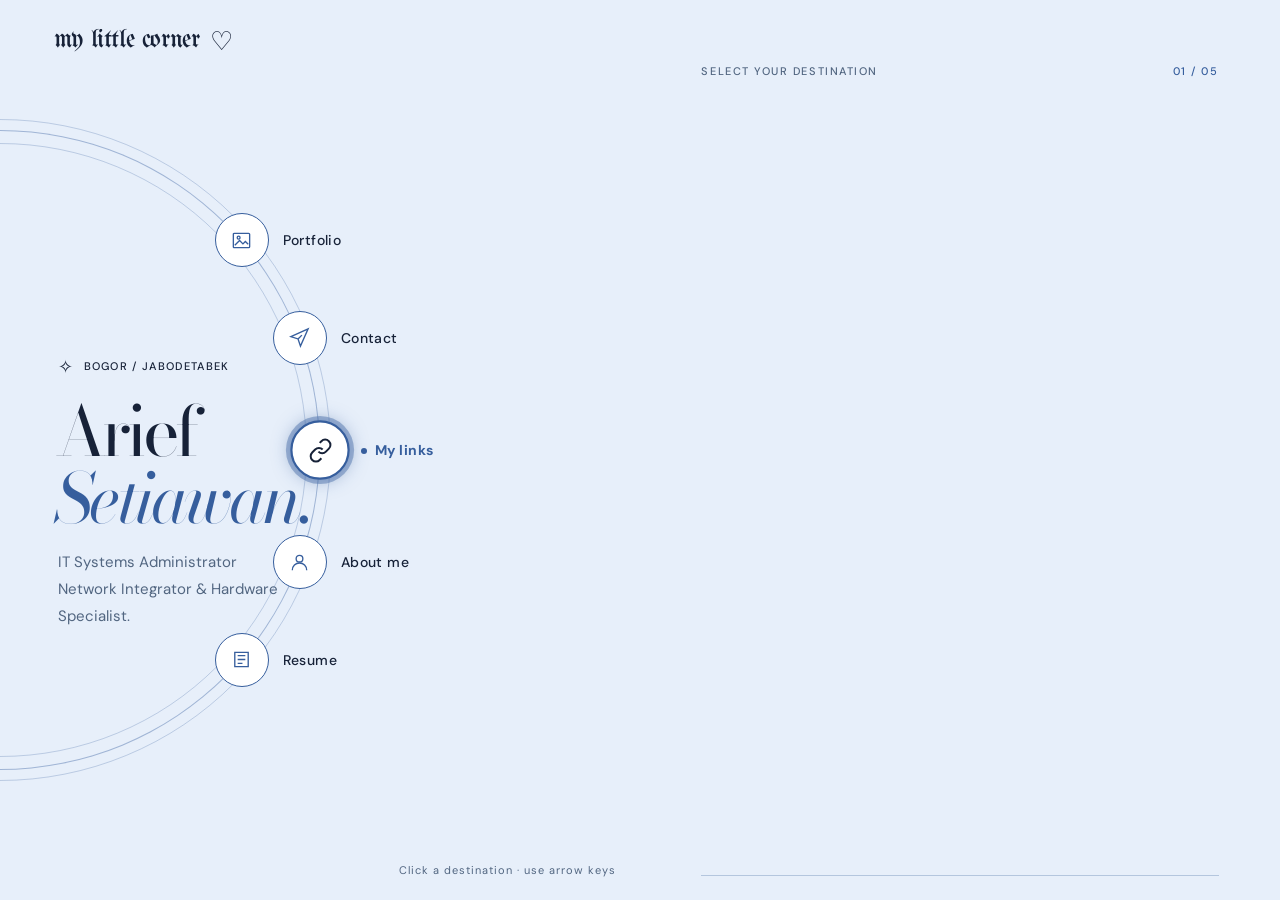
==== index.html @ 3694ef4f "Initial commit: personal profile and portfolio website" ====
<!doctype html>
<html lang="en">
<head>
<meta charset="utf-8">
<meta name="viewport" content="width=device-width, initial-scale=1">
<meta name="theme-color" content="#e7effa">
<meta name="description" content="Arief Setiawan's IT systems, network integration, hardware engineering, and technical project portfolio.">
<title>Arief Setiawan — IT Systems &amp; Technical Portfolio</title>
<link rel="icon" type="image/svg+xml" href="data:image/svg+xml,%3Csvg xmlns='http://www.w3.org/2000/svg' viewBox='0 0 64 64'%3E%3Crect width='64' height='64' rx='16' fill='%23e7effa'/%3E%3Cpath d='M32 48S11 36 11 23a11 11 0 0 1 21-4 11 11 0 0 1 21 4c0 13-21 25-21 25Z' fill='%23172238'/%3E%3C/svg%3E">
<link rel="stylesheet" href="assets/css/style.css?v=ice-blue">
</head>
<body>
<a class="skip-link" href="#main">Skip to content</a>
<div class="page-shell" id="top">
<header class="site-header">
<a class="wordmark" href="#top" aria-label="My little corner, back to top">my little corner<span aria-hidden="true">♡</span></a>
<span class="site-header-note">PERSONAL PROFILE &amp; PORTFOLIO</span>
<nav aria-label="Main navigation"><a href="#links">My links</a><a href="#profil">About me</a><a href="#riwayat">Resume</a><a href="#portofolio">Portfolio</a><a href="#contact">Contact</a></nav>
</header>
<main id="main" class="split-layout">
<aside class="wheel-side" aria-label="Portfolio identity and navigation">
<section class="hero" id="hero" aria-labelledby="hero-title">
<div class="hero-copy">
<p class="eyebrow"><span aria-hidden="true">✧</span> BOGOR / JABODETABEK</p>
<h1 id="hero-title">Arief<br><em>Setiawan.</em></h1>
<p class="hero-description">IT Systems Administrator<br>Network Integrator &amp; Hardware Specialist.</p>
<div class="hero-actions"><a class="primary-link" href="#portofolio">View portfolio <span aria-hidden="true">↗</span></a><a class="text-link" href="#riwayat">View resume <span aria-hidden="true">↓</span></a></div>
</div>
<figure class="hero-art"><div class="art-frame"><img src="assets/images/ribbon-blue.png" width="1122" height="1402" alt="A black satin bow with a silver heart charm against an ice blue background" fetchpriority="high"></div><figcaption>the person behind the work.</figcaption></figure>
</section>
<section class="quick-links-section" id="wheel-nav" aria-label="Portfolio destinations">
<div class="wheel-layout">
<div class="wheel-column">
<nav class="destination-wheel" id="destination-wheel" aria-label="Choose a section of this portfolio">
<div class="wheel-orbit" aria-hidden="true"></div>
<a class="wheel-stop" href="#links" data-index="0" data-view="links" data-number="01 / 05" aria-label="My links" aria-controls="content-pane" aria-current="location"><span class="wheel-icon" aria-hidden="true"><svg viewBox="0 0 24 24" fill="none" stroke="currentColor" stroke-width="1.4"><path d="M10 13a5 5 0 0 0 7.1 0l2.8-2.8a5 5 0 0 0-7.1-7.1l-1.6 1.6M14 11a5 5 0 0 0-7.1 0l-2.8 2.8a5 5 0 0 0 7.1 7.1l1.6-1.6"/></svg></span><span class="wheel-label">My links</span></a>
<a class="wheel-stop" href="#profil" data-index="1" data-view="profil" data-number="02 / 05" aria-label="About me" aria-controls="content-pane"><span class="wheel-icon" aria-hidden="true"><svg viewBox="0 0 24 24" fill="none" stroke="currentColor" stroke-width="1.4"><circle cx="12" cy="8" r="3.5"/><path d="M4.5 20a7.5 7.5 0 0 1 15 0"/></svg></span><span class="wheel-label">About me</span></a>
<a class="wheel-stop" href="#riwayat" data-index="2" data-view="riwayat" data-number="03 / 05" aria-label="Resume" aria-controls="content-pane"><span class="wheel-icon" aria-hidden="true"><svg viewBox="0 0 24 24" fill="none" stroke="currentColor" stroke-width="1.4"><path d="M5 4.5h14v15H5zM8 8h8M8 12h8M8 16h5"/></svg></span><span class="wheel-label">Resume</span></a>
<a class="wheel-stop" href="#portofolio" data-index="3" data-view="portofolio" data-number="04 / 05" aria-label="Portfolio" aria-controls="content-pane"><span class="wheel-icon" aria-hidden="true"><svg viewBox="0 0 24 24" fill="none" stroke="currentColor" stroke-width="1.4"><rect x="3.5" y="4.5" width="17" height="15" rx="1"/><circle cx="9" cy="9" r="1.5"/><path d="m5 17 5-5 3.5 3.5 2.5-2.5 3 3"/></svg></span><span class="wheel-label">Portfolio</span></a>
<a class="wheel-stop" href="#contact" data-index="4" data-view="contact" data-number="05 / 05" aria-label="Contact" aria-controls="content-pane"><span class="wheel-icon" aria-hidden="true"><svg viewBox="0 0 24 24" fill="none" stroke="currentColor" stroke-width="1.4"><path d="m3 11 18-8-8 18-2.5-7.5L3 11Z"/><path d="m10.5 13.5 4-4"/></svg></span><span class="wheel-label">Contact</span></a>
</nav>
<p class="wheel-hint" id="wheel-hint">Click a destination · use arrow keys</p>
</div>
</div>
</section>
</aside>
<div class="content-pane" id="content-pane" tabindex="0" aria-label="Selected portfolio section">
<p class="visually-hidden" id="view-status" aria-live="polite"></p>
<div class="content-topline"><span>SELECT YOUR DESTINATION</span><span id="destination-count">01 / 05</span></div>
<section class="links-view" id="links" data-wheel-view="links" aria-labelledby="links-title">
<p class="section-number">01 / MY LINKS</p>
<h2 id="links-title">Choose your <em>path.</em></h2>
<p class="links-intro">A few doors into my corner of the web.</p>
<article class="featured-link-card">
<div class="featured-link-art"><img src="assets/images/ribbon-blue.png" width="1122" height="1402" alt="Black satin bow artwork in the ice-blue palette"></div>
<div class="featured-link-copy"><p class="featured-link-label">IT SYSTEMS &amp; INFRASTRUCTURE</p><h3>Arief Setiawan.</h3><p>Systems administration, network integration, and hardware engineering.</p><a class="featured-link-action" href="#portofolio">See selected work <span aria-hidden="true">↗</span></a></div>
</article>
<div class="link-collection-grid">
<section class="link-collection"><h3>Professional</h3><a class="hub-link" href="https://linkedin.com/in/ariefsetiawan" target="_blank" rel="noopener noreferrer"><span><strong>LinkedIn</strong><small>Professional profile</small></span><span aria-hidden="true">↗</span></a><a class="hub-link" href="https://github.com/Theiamilis" target="_blank" rel="noopener noreferrer"><span><strong>GitHub</strong><small>Code &amp; technical projects</small></span><span aria-hidden="true">↗</span></a></section>
<section class="link-collection"><h3>Projects</h3><a class="hub-link" href="https://situmandi.theiamilis.my.id" target="_blank" rel="noopener noreferrer"><span><strong>Field Operations Portal</strong><small>Survey records &amp; operations archive</small></span><span aria-hidden="true">↗</span></a><a class="hub-link" href="#portofolio"><span><strong>Selected work</strong><small>Systems, networks &amp; hardware</small></span><span aria-hidden="true">↗</span></a></section>
</div>
<p class="links-note">Bogor / Jabodetabek · IT systems, network integration &amp; hardware support.</p>
</section>
<section class="about-view" id="profil" data-wheel-view="profil" aria-labelledby="profile-title">
<section class="profile-overview" aria-labelledby="profile-title">
<div class="section-marker"><span>02 / ABOUT ME</span><span aria-hidden="true">✧</span></div>
<div class="profile-details"><h2 id="profile-title">About <em>me.</em></h2>
<p class="empty-copy">IT systems administrator and infrastructure specialist with a bachelor's degree in Informatics. Experienced in Linux servers, network integration, hardware diagnostics, and operational documentation, with a focus on reliable systems and practical support.</p>
<dl class="profile-facts"><div><dt>Name</dt><dd>Arief Setiawan, S.Kom.</dd></div><div><dt>Field / focus</dt><dd>Systems administration, network integration &amp; hardware engineering</dd></div></dl>
<div class="cv-row"><div><p class="cv-label">The short version, on paper.</p><p class="availability-note" id="cv-status">Resume with experience, education &amp; technical skills.</p></div><a class="download-cv" href="assets/cv/arief-setiawan-cv.html" download aria-describedby="cv-status">Download CV <svg viewBox="0 0 24 24" fill="none" stroke="currentColor" stroke-width="1.5" aria-hidden="true"><path d="M12 3v12m-4-4 4 4 4-4M5 16v4h14v-4"/></svg></a></div>
</div>
</section>
<section class="skills-section" id="skills" aria-labelledby="skills-title">
<div class="section-heading"><div><p class="section-number">SKILLS &amp; TOOLS</p><h2 id="skills-title">What I bring <em>to the table.</em></h2></div><span class="section-ornament" aria-hidden="true">♡</span></div>
<div class="skill-grid">
<article class="skill-card"><span class="category-index" aria-hidden="true">01</span><h3>Systems &amp; infrastructure</h3><p>Linux (Debian / Ubuntu), Windows Server, Docker, reverse proxies, self-hosted services, backup automation &amp; SSH.</p></article>
<article class="skill-card"><span class="category-index" aria-hidden="true">02</span><h3>Networking &amp; security</h3><p>TCP/IP, subnetting, VLAN, OpenWrt, routing, firewall rules, DNS, Tailscale VPN &amp; Cloudflare Zero Trust.</p></article>
<article class="skill-card"><span class="category-index" aria-hidden="true">03</span><h3>Hardware &amp; support</h3><p>PC assembly, laptop upgrades, RAM / SSD, thermal maintenance, diagnostics, stress testing &amp; OS deployment.</p></article>
<article class="skill-card"><span class="category-index" aria-hidden="true">04</span><h3>Telecom &amp; operations</h3><p>PABX, IP camera / NVR, rack wiring, remote support &amp; Excel project schedules, progress tracking and inventory.</p></article>
</div>
</section>
<section class="achievements-section" id="achievements" aria-labelledby="achievements-title">
<div class="section-heading"><div><p class="section-number">SELECTED MILESTONES</p><h2 id="achievements-title">A few <em>project outcomes.</em></h2></div><p class="section-caption">Systems delivered in the field</p></div>
<div class="milestone-grid"><article class="milestone-card"><strong>20+</strong><p>IP cameras integrated with NVR systems</p></article><article class="milestone-card"><strong>52 days</strong><p>Multi-zone surveillance &amp; telecom installation</p></article><article class="milestone-card"><strong>No issues</strong><p>Hardware compatibility problems after installation</p></article></div>
</section>
</section>
<section class="history-section" id="riwayat" data-wheel-view="riwayat" aria-labelledby="history-title">
<div class="section-heading"><div><p class="section-number">03 / RESUME</p><h2 id="history-title">One step at <em>a time.</em></h2></div><p class="section-caption">Education &amp; experience</p></div>
<div class="history-grid">
<section class="history-column" aria-labelledby="education-title"><h3 id="education-title"><svg viewBox="0 0 24 24" fill="none" stroke="currentColor" stroke-width="1.4" aria-hidden="true"><path d="m3 9 9-5 9 5-9 5-9-5Z"/><path d="M7 12v5c3 2 7 2 10 0v-5M21 9v7"/></svg>Education</h3>
<article class="history-entry"><div class="history-entry-heading"><h4>Bachelor's Degree in Informatics</h4><span>2018–2022</span></div><p>Universitas Nusa Mandiri</p><p class="history-meta">Jakarta / Depok, Indonesia</p></article>
</section>
<section class="history-column" aria-labelledby="experience-title"><h3 id="experience-title"><svg viewBox="0 0 24 24" fill="none" stroke="currentColor" stroke-width="1.4" aria-hidden="true"><rect x="3" y="7" width="18" height="13" rx="2"/><path d="M8 7V4h8v3M3 12c6 3 12 3 18 0M10 13v3h4v-3"/></svg>Experience</h3>
<article class="history-entry"><div class="history-entry-heading"><h4>Site Operations Administrator &amp; Pre-Construction Document Controller</h4><span>May 2025–Present</span></div><p class="history-meta">Energy Infrastructure Development &amp; Site Survey · North Sumatra / Hybrid</p><p>Manage field-survey and site-preparation timelines using Excel Gantt charts and S-curves. Develop and maintain a self-hosted portal for survey-photo archives and reporting, and track operating costs, pre-construction records and field logistics.</p></article>
<article class="history-entry"><div class="history-entry-heading"><h4>IT Infrastructure &amp; Network Integration Specialist</h4><span>Feb 2026–Apr 2026</span></div><p class="history-meta">Commercial &amp; Residential Systems Integration · South Jakarta</p><p>Integrated IP surveillance and NVR systems with Panasonic PABX communications. Configured router access, IP allocation, bandwidth and structured wired / wireless connectivity.</p></article>
<article class="history-entry"><div class="history-entry-heading"><h4>IT Systems &amp; Network Administrator</h4><span>Jan 2024–May 2025</span></div><p class="history-meta">Independent IT Infrastructure &amp; Managed Services · Bogor, West Java</p><p>Operated Debian / Ubuntu servers with Docker, reverse proxies and automated backups. Managed private remote access, OpenWrt routing, LAN / VLAN, firewall rules and remote end-user support.</p></article>
<article class="history-entry"><div class="history-entry-heading"><h4>PC &amp; Laptop Hardware Specialist / Technical Support</h4><span>Dec 2022–Present</span></div><p class="history-meta">Independent Hardware Consultation &amp; Custom Rig Services · Bogor / Remote</p><p>Provide custom PC assembly, laptop upgrades and component advice. Diagnose hardware and software issues, service cooling systems, deploy Windows / Linux dual-boot setups, and handle data backup, recovery and malware removal.</p></article>
</section>
</div>
</section>
<section class="portfolio-section" id="portofolio" data-wheel-view="portofolio" aria-labelledby="portfolio-title">
<div class="section-heading"><div><p class="section-number">04 / PORTFOLIO</p><h2 id="portfolio-title">Selected <em>work.</em></h2></div><span class="work-count">4 technical projects</span></div>
<article class="project-card" aria-labelledby="project-portal-title">
<div class="project-cover project-cover--portal"><svg viewBox="0 0 64 64" fill="none" stroke="currentColor" stroke-width="1.5" aria-hidden="true"><rect x="10" y="9" width="44" height="46" rx="2"/><path d="M18 19h28M18 27h28M18 35h18M18 43h28"/><circle cx="44" cy="35" r="2"/></svg><span class="cover-caption">FIELD SYSTEMS</span></div>
<div class="project-intro"><p class="project-category">OPERATIONS PORTAL <span>LIVE</span></p><h3 id="project-portal-title">Field Operations <em>Portal.</em></h3><p>A centralized portal for field survey photos, daily logs, work schedules and reporting shared with planning teams.</p><p class="project-detail">Built a responsive, date-and-location photo archive with schedule alerts. Track project timelines and progress variance with Excel Gantt charts and S-curves. Deployed on Linux with reverse proxy, SSL/TLS and centralized Cloudflare DNS.</p><ul class="project-tags" aria-label="Project technologies"><li>Linux</li><li>JavaScript / Python</li><li>Gantt / S-curve</li><li>Cloudflare DNS</li><li>SSL / TLS</li></ul><a class="project-link" href="https://situmandi.theiamilis.my.id" target="_blank" rel="noopener noreferrer">Visit the portal <span aria-hidden="true">↗</span></a></div>
</article>
<article class="project-card" aria-labelledby="project-lili-title">
<div class="project-cover project-cover--automation"><svg viewBox="0 0 64 64" fill="none" stroke="currentColor" stroke-width="1.5" aria-hidden="true"><path d="M12 31 32 13l20 18v21H12V31Z"/><path d="M25 52V37h14v15M21 29h.01M43 29h.01M32 8v5M8 21l7 5M56 21l-7 5"/><circle cx="32" cy="29" r="2"/></svg><span class="cover-caption">AUTOMATION</span></div>
<div class="project-intro"><p class="project-category">SMART HOME &amp; MESSAGING <span>LINUX</span></p><h3 id="project-lili-title">Lili: Automation <em>Hub.</em></h3><p>A low-power, always-on Linux system connecting messaging workflows and local smart-home controls.</p><p class="project-detail">Configured a WhatsApp webhook gateway, MQTT-controlled lighting, a browser status dashboard and private remote access through Tailscale.</p><ul class="project-tags" aria-label="Project technologies"><li>Python</li><li>Docker</li><li>Tailscale</li><li>MQTT</li><li>Webhooks</li></ul><a class="project-link" href="https://github.com/Theiamilis" target="_blank" rel="noopener noreferrer">GitHub profile <span aria-hidden="true">↗</span></a></div>
</article>
<article class="project-card" aria-labelledby="project-integration-title">
<div class="project-cover project-cover--integration"><svg viewBox="0 0 64 64" fill="none" stroke="currentColor" stroke-width="1.5" aria-hidden="true"><rect x="8" y="12" width="34" height="26" rx="2"/><path d="m13 32 10-10 7 7 5-5 5 5M20 48h29M25 38v10M45 20h10v28H45"/><circle cx="50" cy="25" r="1"/><circle cx="50" cy="31" r="1"/><circle cx="50" cy="37" r="1"/></svg><span class="cover-caption">NETWORK INTEGRATION</span></div>
<div class="project-intro"><p class="project-category">SURVEILLANCE &amp; TELECOM <span>52 DAYS</span></p><h3 id="project-integration-title">Enterprise Systems <em>Integration.</em></h3><p>Integrated centralized surveillance and corporate communications across a multi-zone commercial and residential site.</p><p class="project-detail">Installed and configured 20+ IP cameras with NVR, Panasonic PABX extensions, structured cabling, switches and managed Wi-Fi. Completed with no post-install compatibility issues.</p><ul class="project-tags" aria-label="Project technologies"><li>IP CCTV / NVR</li><li>Panasonic PABX</li><li>PoE</li><li>Cat6</li><li>Network routing</li></ul></div>
</article>
<article class="project-card" aria-labelledby="project-hardware-title">
<div class="project-cover project-cover--hardware"><svg viewBox="0 0 64 64" fill="none" stroke="currentColor" stroke-width="1.5" aria-hidden="true"><rect x="8" y="12" width="48" height="31" rx="2"/><path d="M4 51h56M17 51l3-8m27 8-3-8M22 20h20v15H22zM26 25h12M26 30h7"/><circle cx="48" cy="20" r="2"/></svg><span class="cover-caption">HARDWARE ENGINEERING</span></div>
<div class="project-intro"><p class="project-category">WORKSTATIONS &amp; DIAGNOSTICS <span>HARDWARE</span></p><h3 id="project-hardware-title">Workstation Builds &amp; <em>PC Support.</em></h3><p>High-end workstation assembly, PC and laptop upgrades, and diagnostic support focused on stable, cool-running systems.</p><p class="project-detail">Built an Intel Core i9 / NVIDIA RTX 4090 workstation with ATX 3.0 power, 12VHPWR cabling and 360 mm AIO cooling. Also handled thermal service, RAM / NVMe upgrades, stability tests and Windows / Linux dual-boot setups.</p><ul class="project-tags" aria-label="Project technologies"><li>PC Assembly</li><li>12VHPWR</li><li>AIO Cooling</li><li>NVMe</li><li>Stress Testing</li></ul></div>
</article>
</section>
<section class="contact-section" id="contact" data-wheel-view="contact" aria-labelledby="contact-title">
<div class="contact-heading"><p class="section-number">05 / CONTACT</p><h2 id="contact-title">Let's make<br><em>something happen.</em></h2><span class="contact-heart" aria-hidden="true">♡</span></div>
<div class="contact-links"><h3>Get in touch</h3><p class="contact-note">Professional contacts for IT systems, network integration and hardware support.</p><dl class="contact-list"><div><dt>Email</dt><dd><a href="mailto:ariefs1412@gmail.com">ariefs1412@gmail.com</a></dd></div><div><dt>LinkedIn</dt><dd><a href="https://linkedin.com/in/ariefsetiawan" target="_blank" rel="noopener noreferrer">linkedin.com/in/ariefsetiawan <span aria-hidden="true">↗</span></a></dd></div><div><dt>GitHub</dt><dd><a href="https://github.com/Theiamilis" target="_blank" rel="noopener noreferrer">github.com/Theiamilis <span aria-hidden="true">↗</span></a></dd></div><div><dt>Location</dt><dd>Bogor / Jabodetabek, Indonesia</dd></div></dl></div>
</section>
<footer class="site-footer"><p>my little corner <span aria-hidden="true">♡</span></p><a href="#top">back to top <span aria-hidden="true">↑</span></a></footer>
</div>
</main>
</div>
<script defer src="assets/js/destination-wheel.js"></script>
</body>
</html>
---- assets/css/style.css ----
@import url('https://fonts.googleapis.com/css2?family=Bodoni+Moda:ital,wght@0,400;0,500;1,400;1,500&family=DM+Sans:wght@400;500;600&family=UnifrakturMaguntia&display=swap');
:root { color-scheme:light; --paper:#e7effa; --ink:#172238; --muted:#526681; --line:#b4c6de; --accent:#365e9d; --serif:'Bodoni Moda','Times New Roman',serif; --sans:'DM Sans',Arial,sans-serif; }
* { box-sizing:border-box; }
html { scroll-behavior:smooth; scroll-padding-top:2rem; }
body { margin:0; color:var(--ink); background:var(--paper); font-family:var(--sans); font-size:1rem; -webkit-font-smoothing:antialiased; }
::selection { background:var(--ink); color:var(--paper); }
a { color:inherit; text-decoration:none; }
a:focus-visible { outline:2px solid var(--accent); outline-offset:6px; border-radius:2px; }
.skip-link { position:fixed; z-index:10; top:1rem; left:1rem; padding:1rem; color:white; background:var(--ink); transform:translateY(-200%); }
.skip-link:focus { transform:translateY(0); }
.page-shell { max-width:1350px; margin:0 auto; padding:0 6.1%; }
.site-header { min-height:100px; display:flex; justify-content:space-between; align-items:center; gap:1.5rem; border-bottom:1px solid var(--line); }
.wordmark { display:inline-flex; align-items:center; gap:.65rem; font:400 1.65rem/1.2 'UnifrakturMaguntia',var(--serif); letter-spacing:-.015em; }
.wordmark span { font:1.6rem/1 var(--serif); }
.site-header nav { display:flex; gap:1.5rem; flex-wrap:wrap; }
.site-header nav a,.site-footer a { min-height:44px; display:inline-flex; align-items:center; gap:.5rem; font-size:.875rem; }
.site-header nav a:hover,.site-footer a:hover,.text-link:hover { color:var(--accent); }
.hero { display:grid; grid-template-columns:1fr 280px; gap:4rem; align-items:center; padding:58px 0 56px; }
.eyebrow { display:flex; align-items:center; gap:.6rem; margin:0 0 1.7rem; font-size:.75rem; font-weight:500; letter-spacing:.12em; line-height:1.6; }
.eyebrow span { font-size:1.125rem; }
h1 { margin:0 0 1.5rem -.035em; font:400 clamp(3.5rem,6.3vw,5.9rem)/1.05 var(--serif); letter-spacing:-.06em; }
h1 em,h2 em { color:var(--accent); font-weight:400; }
.hero-description { margin:0; font-size:1rem; line-height:1.8; color:var(--muted); }
.hero-actions { display:flex; flex-wrap:wrap; gap:1.5rem; align-items:center; margin-top:1.8rem; }
.primary-link,.text-link { display:inline-flex; align-items:center; justify-content:center; gap:1.3rem; min-height:48px; font-size:.875rem; font-weight:500; }
.primary-link { padding:.65rem 1.25rem; background:var(--ink); color:var(--paper); border:1px solid var(--ink); transition:background .2s; }
.primary-link:hover { background:var(--accent); border-color:var(--accent); }
.text-link { border-bottom:1px solid var(--line); }
.hero-art { width:100%; margin:0; transform:rotate(2deg); }
.art-frame { padding:9px; border:1px solid var(--line); }
.art-frame img { display:block; width:100%; height:auto; }
.hero-art figcaption { margin-top:.75rem; text-align:center; font:italic .875rem/1.4 var(--serif); color:var(--muted); }
.quick-links-section { border-top:1px solid var(--line); padding:3rem 0 3.25rem; }
.wheel-layout { display:grid; grid-template-columns:minmax(0,1fr) minmax(0,1fr); align-items:center; gap:3rem; }
.wheel-column { min-width:0; }
.destination-wheel { position:relative; width:min(100%,360px); aspect-ratio:1; margin:0 auto; }
.destination-wheel:not(.is-ready) { display:flex; flex-wrap:wrap; align-content:center; justify-content:center; gap:.6rem; width:100%; aspect-ratio:auto; }
.destination-wheel:not(.is-ready) .wheel-orbit,.destination-wheel:not(.is-ready) .wheel-core { display:none; }
.destination-wheel:not(.is-ready) .wheel-stop { position:static; width:auto; height:auto; min-height:44px; margin:0; padding:.65rem .85rem; border-radius:2px; transform:none!important; }
.destination-wheel:not(.is-ready) .wheel-stop::after { content:attr(aria-label); margin-left:.55rem; }
.wheel-orbit { position:absolute; inset:12%; border:1px solid var(--line); border-radius:50%; }
.wheel-orbit::before { content:""; position:absolute; inset:14%; border:1px dashed var(--line); border-radius:50%; }
.wheel-core { position:absolute; z-index:1; inset:34%; display:flex; flex-direction:column; align-items:center; justify-content:center; gap:.15rem; border:1px solid var(--line); border-radius:50%; background:#f1f6fd; text-align:center; }
.wheel-core span,.wheel-core strong { font:400 1rem/1.1 'UnifrakturMaguntia',var(--serif); }
.wheel-core strong { font-size:1.25rem; font-weight:400; }
.wheel-core small { margin-top:.4rem; color:var(--muted); font-size:.625rem; letter-spacing:.08em; text-transform:uppercase; }
.wheel-stop { position:absolute; z-index:2; top:50%; left:50%; display:grid; place-items:center; width:50px; height:50px; margin:-25px; padding:0; border:1px solid var(--line); border-radius:50%; color:var(--ink); background:var(--paper); font:500 .8125rem/1 var(--sans); cursor:pointer; transition:transform .58s cubic-bezier(.2,.7,.2,1),background .2s,color .2s,border-color .2s,box-shadow .2s; }
.wheel-stop:hover { color:var(--accent); border-color:var(--accent); background:#f1f6fd; }
.wheel-stop[aria-current="location"] { color:var(--paper); border-color:var(--accent); background:var(--ink); box-shadow:0 0 0 5px #365e9d18; }
.wheel-stop:focus-visible { outline:2px solid var(--accent); outline-offset:5px; }
.wheel-hint { margin:1rem 0 0; color:var(--muted); font-size:.75rem; line-height:1.6; text-align:center; }
.profile-overview { display:grid; grid-template-columns:1fr 2.2fr; gap:3rem; border-top:1px solid var(--line); padding:2.8rem 0 3.2rem; }
.section-marker { display:flex; align-items:flex-start; gap:1rem; padding-top:.45rem; font-size:.75rem; letter-spacing:.14em; }
.section-marker>span:last-child { margin-top:-.2rem; font-size:1.1rem; }
h2 { margin:0; font:400 clamp(2rem,3.4vw,3rem)/1.2 var(--serif); letter-spacing:-.045em; }
.empty-copy { margin:1rem 0 1.4rem; font-size:1rem; line-height:1.7; color:var(--muted); }
.profile-facts { display:grid; grid-template-columns:1fr 1fr; gap:1.5rem; margin:0; }
.profile-facts div { border-top:1px solid var(--line); padding-top:1rem; }
.profile-facts dt { font-size:.875rem; font-weight:500; }
.profile-facts dd { margin:.5rem 0 0; color:var(--muted); font-size:.875rem; line-height:1.6; }
.history-section,.portfolio-section { border-top:1px solid var(--line); padding:3rem 0 3.5rem; }
.section-heading { display:flex; justify-content:space-between; align-items:flex-end; gap:1rem; margin-bottom:2rem; }
.section-number { margin:0 0 .9rem; font-size:.75rem; letter-spacing:.14em; }
.section-caption { margin:0 0 .25rem; color:var(--muted); font-size:.875rem; line-height:1.6; }
.history-grid { display:grid; grid-template-columns:1fr 1fr; gap:3rem; }
.history-column { border-top:1px solid var(--line); padding-top:1.5rem; }
h3 { font-size:1rem; font-weight:500; line-height:1.5; }
.history-column h3 { display:flex; align-items:center; gap:.8rem; margin:0 0 1.5rem; }
.history-column h3 svg { width:23px; height:23px; color:var(--accent); flex:none; }
.history-empty { position:relative; margin-left:11px; border-left:1px solid var(--line); min-height:90px; padding:0 0 1.5rem 1.8rem; }
.timeline-mark { position:absolute; top:6px; left:-4px; width:7px; height:7px; background:var(--paper); border:1px solid var(--accent); transform:rotate(45deg); }
.history-empty p { margin:0; color:var(--muted); font-size:1rem; line-height:1.7; max-width:28rem; }
.work-count { display:inline-flex; align-items:center; border:1px solid var(--line); padding:.45rem .8rem; font-size:.875rem; color:var(--muted); white-space:nowrap; }
.portfolio-empty { min-height:235px; display:flex; flex-direction:column; align-items:center; justify-content:center; text-align:center; border:1px solid var(--line); padding:2.5rem 1.5rem; background:#f1f6fd; }
.portfolio-icon { width:38px; height:38px; color:var(--accent); margin-bottom:.8rem; }
.portfolio-empty h3 { margin:0 0 .5rem; }
.portfolio-empty p { margin:0; color:var(--muted); font-size:1rem; line-height:1.7; }
.site-footer { display:flex; justify-content:space-between; align-items:center; gap:1.5rem; min-height:90px; border-top:1px solid var(--line); }
.site-footer p { font-size:.875rem; color:var(--muted); }
.site-footer p span { margin-left:.4rem; }
@media(min-width:641px) and (max-width:900px) { .hero{grid-template-columns:1fr 200px;gap:2rem;} h1{font-size:clamp(3rem,6.8vw,5rem);} .site-header nav{gap:1.1rem;} }
@media(max-width:640px) {
.page-shell{padding:0 6%;}
.site-header{padding:1.3rem 0 .7rem;min-height:100px;flex-direction:column;align-items:flex-start;gap:.5rem;}
.wordmark{font-size:1.5rem;}
.site-header nav{width:100%;gap:1.5rem;}
.site-header nav a{min-height:40px;}
.quick-links-section{padding:2.4rem 0;}
.wheel-layout{grid-template-columns:1fr;gap:1.2rem;}
.destination-wheel{width:min(100%,330px);}
.wheel-stop{width:46px;height:46px;margin:-23px;}
.wheel-panel{padding:1.4rem 0;}
.wheel-panel-meta{margin-bottom:1rem;}
.wheel-panel h3{font-size:clamp(2.1rem,9vw,3rem);}
.wheel-open{margin-top:1rem;}
.hero{grid-template-columns:1fr;gap:2rem;padding:2.5rem 0;}
.eyebrow{font-size:.75rem;letter-spacing:.08em;margin-bottom:1.3rem;}
h1{font-size:clamp(3rem,11.3vw,4.8rem);}
.hero-art{max-width:210px;justify-self:center;}
.hero-actions{gap:1rem;}
.profile-overview{grid-template-columns:1fr;gap:1.3rem;padding:2.2rem 0;}
h2{font-size:clamp(1.9rem,7vw,2.6rem);}
.profile-facts{gap:1rem;}
.history-section,.portfolio-section{padding:2.4rem 0;}
.section-heading{flex-wrap:wrap;gap:1rem;}
.history-grid{grid-template-columns:1fr;gap:1.5rem;}
.history-empty{min-height:65px;}
.portfolio-empty{min-height:210px;padding:2rem 1rem;}
.site-footer{gap:1rem;}
}
@media(max-width:350px) { .profile-facts{grid-template-columns:1fr;} .site-header nav{gap:1rem;} }
.cv-row { display:flex; justify-content:space-between; align-items:center; flex-wrap:wrap; gap:1rem; border-top:1px solid var(--line); margin-top:1.5rem; padding-top:1.4rem; }
.cv-label { margin:0 0 .4rem; font-size:.875rem; font-weight:500; }
.availability-note { margin:0; color:var(--muted); font-size:.875rem; line-height:1.6; }
.download-cv { display:inline-flex; align-items:center; gap:.75rem; min-height:46px; padding:.7rem 1rem; border:1px solid var(--line); color:var(--muted); background:transparent; font:500 .875rem/1.5 var(--sans); }
.download-cv:disabled { cursor:not-allowed; }
.download-cv svg { width:19px; height:19px; flex:none; }
.skills-section,.achievements-section { border-top:1px solid var(--line); padding:3rem 0 3.5rem; }
.section-ornament { font:2.5rem/1 var(--serif); color:var(--accent); }
.skill-grid { display:grid; grid-template-columns:1fr 1fr; gap:1.2rem; }
.skill-card { position:relative; padding:1.8rem; border:1px solid var(--line); transition:border-color .2s,background .2s; }
.skill-card:hover { background:#f1f6fd; border-color:var(--accent); }
.skill-card h3 { margin:0 0 .75rem; padding-right:2rem; }
.skill-card p { color:var(--muted); font-size:1rem; line-height:1.7; margin:0; }
.category-index { position:absolute; right:1.5rem; top:1.85rem; color:var(--muted); font-size:.75rem; }
.project-card { display:grid; grid-template-columns:.85fr 1.15fr; border:1px solid var(--line); background:#f1f6fd; transition:border-color .2s,box-shadow .2s; }
.project-card:hover { border-color:var(--accent); box-shadow:0 8px 30px #365e9d14; }
.project-cover { position:relative; background:#d7e5f6; min-height:320px; display:flex; align-items:center; justify-content:center; overflow:hidden; }
.project-cover img { display:block; height:280px; width:auto; max-width:90%; object-fit:contain; mix-blend-mode:multiply; }
.cover-caption { position:absolute; bottom:1rem; left:1rem; right:1rem; text-align:center; font:1.2rem/1.2 'UnifrakturMaguntia',var(--serif); }
.project-intro { padding:2rem; }
.project-category { display:flex; justify-content:space-between; flex-wrap:wrap; gap:1rem; margin:0 0 1.5rem; font-size:.75rem; letter-spacing:.1em; color:var(--muted); }
.project-category span { letter-spacing:.02em; }
.project-intro h3 { font:400 clamp(2rem,3.5vw,2.8rem)/1.15 var(--serif); letter-spacing:-.04em; margin:0 0 1rem; }
.project-intro h3 em { color:var(--accent); font-weight:400; }
.project-intro>p:not(.project-category):not(.example-note) { color:var(--muted); font-size:1rem; line-height:1.7; margin:0; }
.project-tags { display:flex; flex-wrap:wrap; gap:.5rem; padding:0; margin:1.25rem 0; list-style:none; }
.project-tags li { padding:.35rem .65rem; border:1px solid var(--line); font-size:.875rem; line-height:1.4; }
.example-note { font-size:.8125rem; color:var(--muted); line-height:1.6; margin:0; }
.case-study { grid-column:1/-1; border-top:1px solid var(--line); }
.case-study summary { display:flex; justify-content:space-between; align-items:center; gap:1rem; list-style:none; padding:1.1rem 1.5rem; min-height:60px; font-size:.875rem; font-weight:500; cursor:pointer; transition:background .2s,color .2s; }
.case-study summary::-webkit-details-marker { display:none; }
.case-study summary:hover { color:var(--accent); background:#dae7f8; }
.case-study summary:focus-visible { outline:2px solid var(--accent); outline-offset:-5px; }
.expand-mark { font-size:1.5rem; font-weight:400; transition:transform .2s; }
.case-study[open] .expand-mark { transform:rotate(45deg); }
.case-study-content { border-top:1px solid var(--line); padding:1.75rem 2rem 2rem; }
.project-facts { display:grid; grid-template-columns:1fr 1fr 1fr; gap:1.5rem; margin:0 0 2rem; padding-bottom:1.5rem; border-bottom:1px solid var(--line); }
.project-facts dt { color:var(--muted); font-size:.8125rem; margin:0 0 .5rem; }
.project-facts dd { margin:0; font-size:.875rem; line-height:1.6; }
.case-study-grid { display:grid; grid-template-columns:1fr 1fr 1fr; gap:1.8rem; }
.case-index { color:var(--accent); font-size:.75rem; letter-spacing:.08em; margin:0 0 .75rem; }
.case-study-grid h4 { font-size:1rem; line-height:1.5; font-weight:500; margin:0 0 .6rem; }
.case-study-grid section>p:last-child { font-size:1rem; line-height:1.75; color:var(--muted); margin:0; }
.achievement-empty { display:flex; align-items:center; gap:1rem; padding:1.5rem 0; border-top:1px solid var(--line); }
.achievement-empty svg { flex:none; width:34px; height:34px; color:var(--accent); }
.achievement-empty p { color:var(--muted); font-size:1rem; line-height:1.7; margin:0; }
.contact-section { display:grid; grid-template-columns:1.15fr 1fr; gap:3rem; padding:2.5rem; margin:0 0 3rem; background:var(--ink); color:var(--paper); }
.contact-heading h2 { font-size:clamp(2.1rem,3.8vw,3.25rem); }
.contact-heading h2 em { color:#a9c9f5; }
.contact-heading .section-number { color:#c0cfe5; }
.contact-heart { display:block; font:2.5rem/1 var(--serif); color:#a9c9f5; margin-top:1.5rem; }
.contact-links h3 { margin:0 0 .7rem; }
.contact-note { font-size:1rem; color:#c0cfe5; line-height:1.7; margin:0 0 1.5rem; }
.contact-list { margin:0; }
.contact-list div { padding:1rem 0; border-top:1px solid #465d7d; }
.contact-list dt { font-size:.875rem; margin-bottom:.4rem; }
.contact-list dd { margin:0; font-size:.875rem; line-height:1.6; color:#c0cfe5; }
@media(min-width:641px) and (max-width:900px) { .site-header{flex-wrap:wrap;gap:.5rem;padding:1rem 0 .5rem;} .site-header nav{gap:1.3rem;} .wheel-layout{grid-template-columns:minmax(230px,.9fr) minmax(0,1.1fr);gap:2rem;} .project-intro{padding:1.5rem;} .case-study-grid{grid-template-columns:1fr;} .contact-section{gap:1.5rem;padding:2rem;} }
@media(max-width:640px) { .site-header nav{gap:.15rem 1.1rem;} .skills-section,.achievements-section{padding:2.4rem 0;} .skill-grid,.project-card,.project-facts,.case-study-grid,.contact-section{grid-template-columns:1fr;} .skill-card{padding:1.4rem;} .category-index{top:1.5rem;} .project-cover{min-height:270px;} .project-cover img{height:245px;} .project-intro{padding:1.5rem;} .case-study-content{padding:1.5rem;} .project-facts{gap:1rem;} .project-facts>div{display:grid;grid-template-columns:65px 1fr;gap:1rem;} .project-facts dt{margin:0;} .case-study-grid{gap:1.8rem;} .contact-section{padding:1.6rem;gap:2rem;margin-bottom:2rem;} .contact-heart{display:none;} .section-ornament{font-size:2rem;} }
@media(prefers-reduced-motion:reduce) { html{scroll-behavior:auto;} *{transition:none!important;} }

/* Split profile layout: the wheel stays in view while the selected section changes. */
.page-shell { max-width:none; min-height:100vh; margin:0; padding:0; }
.site-header { min-height:76px; padding:0 clamp(1.25rem,4vw,4.5rem); }
.site-header-note { color:var(--muted); font-size:.6875rem; letter-spacing:.13em; }
.site-header nav { gap:1rem; }
.site-header nav a { font-size:.8125rem; }
.split-layout { display:grid; grid-template-columns:minmax(340px,44%) minmax(0,56%); min-height:calc(100vh - 76px); }
.wheel-side { position:sticky; top:0; display:flex; flex-direction:column; gap:1.1rem; height:calc(100vh - 76px); min-height:0; overflow-y:auto; padding:1.6rem clamp(1.4rem,3.5vw,3.8rem) 1.8rem; border-right:1px solid var(--line); }
.hero { grid-template-columns:minmax(0,1fr) 112px; gap:1.25rem; align-items:center; padding:1rem 0 .6rem; }
.eyebrow { margin-bottom:1rem; font-size:.6875rem; }
.hero h1 { font-size:clamp(2.8rem,4.5vw,4.6rem); margin-bottom:1rem; }
.hero-description { font-size:.9375rem; }
.hero-actions { gap:.9rem; margin-top:1rem; }
.hero-actions .primary-link,.hero-actions .text-link { min-height:42px; font-size:.8125rem; }
.hero-art { width:112px; }
.hero-art figcaption { font-size:.75rem; }
.quick-links-section { margin-top:auto; padding:1.35rem 0 0; }
.quick-links-section .section-heading { display:block; margin-bottom:.65rem; }
.quick-links-section .section-number { margin-bottom:.45rem; }
.quick-links-section .section-heading h2 { font-size:clamp(1.75rem,2.5vw,2.5rem); }
.quick-links-section .section-caption { margin-top:.45rem; font-size:.8125rem; }
.wheel-layout { display:block; }
.wheel-column { width:100%; }
.destination-wheel { width:min(100%,360px); }
.wheel-hint { margin:.5rem 0 0; }
.content-pane { min-width:0; height:calc(100vh - 76px); overflow-y:auto; padding:clamp(2rem,4.5vw,4.5rem) clamp(1.6rem,4.5vw,5rem) 1.5rem; }
.content-pane:focus-visible { outline:2px solid var(--accent); outline-offset:-5px; }
.content-pane [data-wheel-view] { min-height:100%; }
.content-pane .profile-overview { padding-top:.5rem; }
.content-pane .history-section,.content-pane .portfolio-section,.content-pane .skills-section,.content-pane .achievements-section { padding-top:.5rem; }
.content-pane .contact-section { margin-top:.5rem; }
.site-footer { min-height:68px; margin-top:2rem; }
.visually-hidden { position:absolute; width:1px; height:1px; padding:0; margin:-1px; overflow:hidden; clip:rect(0,0,0,0); white-space:nowrap; border:0; }
body.wheel-enabled .site-header nav { display:none; }
body.wheel-enabled [data-wheel-view][hidden] { display:none!important; }

@media(max-width:900px) {
  .split-layout { grid-template-columns:1fr; min-height:0; }
  .wheel-side { position:relative; top:auto; height:auto; min-height:0; overflow:visible; padding:1.5rem 6% 1.8rem; border-right:0; border-bottom:1px solid var(--line); }
  .hero { grid-template-columns:minmax(0,1fr) 120px; gap:1rem; max-width:720px; width:100%; margin:0 auto; }
  .hero-art { width:110px; }
  .quick-links-section { width:100%; max-width:720px; margin:0 auto; padding-top:1.1rem; }
  .destination-wheel { width:min(100%,330px); }
  .content-pane { height:auto; max-height:none; overflow:visible; padding:2.5rem 6% 1.3rem; }
  .site-header { padding:0 6%; }
  .site-footer { margin-top:1.5rem; }
}

@media(max-width:640px) {
  .site-header { min-height:68px; flex-direction:row; align-items:center; flex-wrap:wrap; padding:1rem 6%; gap:.7rem; }
  .site-header-note { display:none; }
  .site-header nav { gap:.1rem .9rem; }
  .site-header nav a { min-height:38px; font-size:.75rem; }
  .hero { grid-template-columns:minmax(0,1fr) 88px; gap:.75rem; padding:.5rem 0 .8rem; }
  .hero h1 { font-size:clamp(2.45rem,10vw,3.6rem); }
  .hero-art { width:82px; }
  .hero-art figcaption { font-size:.6875rem; }
  .hero-description { font-size:.875rem; }
  .hero-actions { align-items:flex-start; flex-direction:column; gap:.35rem; }
  .quick-links-section .section-heading h2 { font-size:1.9rem; }
  .content-pane { padding:2.2rem 6% 1rem; }
  .content-pane .profile-overview { grid-template-columns:1fr; gap:1.3rem; padding-top:.2rem; }
  .site-footer { gap:1rem; }
}

/* Full-screen destination layout inspired by the reference, in the existing ice-blue palette. */
html,body { min-height:100%; }
.page-shell { max-width:none; width:100%; min-height:100vh; margin:0; padding:0; }
.site-header { position:absolute; z-index:10; top:0; left:0; width:50%; min-height:82px; padding:0 clamp(1.5rem,4.2vw,5rem); border:0; }
.site-header-note { display:none; }
.site-header nav { gap:.8rem; flex-wrap:wrap; }
.site-header nav a { font-size:.75rem; }
.split-layout { display:grid; grid-template-columns:50% 50%; height:100vh; min-height:680px; }
.wheel-side { position:relative; top:auto; height:100vh; min-height:680px; overflow:hidden; padding:0; border:0; background:var(--paper); }
.hero { position:absolute; inset:0; display:block; width:100%; height:100%; margin:0; padding:0; }
.hero-art { display:none; }
.art-frame { width:100%; height:100%; padding:0; border:0; }
.art-frame img { width:100%; height:100%; object-fit:cover; object-position:center 42%; }
.hero-art::after { content:""; position:absolute; inset:0; background:linear-gradient(180deg,#e7effa18 5%,#e7effa22 43%,#e7effad9 100%); pointer-events:none; }
.hero-art figcaption { display:none; }
.hero-copy { position:absolute; z-index:2; left:clamp(1.5rem,4.5vw,5.5rem); bottom:clamp(16rem,30vh,18rem); width:min(43%,26rem); }
.eyebrow { margin-bottom:1rem; font-size:.6875rem; }
.hero h1 { margin-bottom:1rem; font-size:clamp(2.8rem,5.4vw,5.7rem); line-height:.98; }
.hero-description { max-width:28rem; font-size:.9375rem; }
.hero-actions { display:none; }
.quick-links-section { position:absolute; z-index:3; inset:0; width:auto; max-width:none; margin:0; padding:0; border:0; pointer-events:none; }
.wheel-layout,.wheel-column { display:block; width:100%; height:100%; }
.destination-wheel { position:absolute; inset:0; width:100%; height:100%; margin:0; overflow:visible; pointer-events:none; --wheel-radius-x:min(25vw,47vh); --wheel-radius-y:min(25vw,47vh); --orbit-angle:0deg; }
.destination-wheel:not(.is-ready) { position:absolute; inset:auto 1.25rem 6rem auto; display:flex; flex-direction:column; align-items:flex-end; justify-content:flex-end; width:auto; height:auto; gap:.45rem; }
.destination-wheel:not(.is-ready) .wheel-orbit { display:none; }
.destination-wheel:not(.is-ready) .wheel-stop { position:static; width:auto; height:42px; min-height:42px; margin:0; padding:0 .75rem; transform:none!important; border-radius:2px; pointer-events:auto; }
.destination-wheel:not(.is-ready) .wheel-stop::after { content:attr(aria-label); margin-left:.45rem; }
.wheel-orbit { position:absolute; top:calc(50% - var(--wheel-radius-y)); left:calc(0px - var(--wheel-radius-x)); right:auto; bottom:auto; width:calc(var(--wheel-radius-x) + var(--wheel-radius-x)); height:calc(var(--wheel-radius-y) + var(--wheel-radius-y)); transform:rotate(var(--orbit-angle)); transform-origin:center; transition:transform .58s cubic-bezier(.2,.7,.2,1); border:1px solid #365e9d66; border-radius:50%; background:radial-gradient(circle at 100% 50%,#365e9d 0 3px,transparent 4px),radial-gradient(circle at 88% 18%,#365e9d99 0 2px,transparent 3px); pointer-events:none; }
.wheel-orbit::before { content:""; position:absolute; inset:-12px; border:1px solid #365e9d40; border-radius:50%; }
.wheel-orbit::after { content:""; position:absolute; inset:12px; border:1px solid #365e9d40; border-radius:50%; }
.wheel-core { display:none; }
.wheel-stop { position:absolute; top:50%; left:0; display:block; width:54px; height:54px; margin:0; padding:0; transform:translate(-50%,-50%); border:0; border-radius:0; color:var(--ink); background:transparent; text-decoration:none; pointer-events:auto; transition:left .58s cubic-bezier(.2,.7,.2,1),top .58s cubic-bezier(.2,.7,.2,1),opacity .18s ease; }
.wheel-stop.is-wrapping { opacity:0; pointer-events:none; transition:opacity .18s ease,left 0s,top 0s; }
.wheel-icon { display:grid; place-items:center; width:54px; height:54px; border:1px solid var(--accent); border-radius:50%; color:var(--accent); background:#fff; transition:background .22s,color .22s,border-color .22s,box-shadow .22s,transform .22s; }
.wheel-icon svg { width:23px; height:23px; }
.wheel-label { position:absolute; top:50%; left:68px; transform:translateY(-50%); color:var(--ink); font-size:.875rem; font-weight:500; letter-spacing:.03em; white-space:nowrap; text-shadow:0 1px 8px #e7effa; }
.wheel-stop:hover { border-color:transparent; background:transparent; box-shadow:none; }
.wheel-stop:hover .wheel-icon { border:2px solid var(--accent); color:var(--accent); box-shadow:0 0 0 3px #365e9d40; transform:scale(1.06); }
.wheel-stop:hover .wheel-label { color:var(--accent); }
.wheel-stop[aria-current="location"] { border-color:transparent; color:inherit; background:transparent; box-shadow:none; }
.wheel-stop[aria-current="location"] .wheel-icon { border:2px solid var(--accent); color:var(--ink); background:#fff; box-shadow:0 0 0 4px #365e9d66,0 0 16px #365e9d80; transform:scale(1.1); }
.wheel-stop[aria-current="location"] .wheel-icon svg { stroke-width:1.9; }
.wheel-stop[aria-current="location"] .wheel-label { color:var(--accent); font-weight:700; }
.wheel-stop[aria-current="location"] .wheel-label::before { content:""; display:inline-block; width:6px; height:6px; margin:0 .5rem .08rem 0; border-radius:50%; background:var(--accent); }
.wheel-stop:focus-visible { outline:3px solid var(--accent); outline-offset:7px; border-radius:50%; }
.wheel-hint { position:absolute; right:1.5rem; bottom:1.25rem; margin:0; color:var(--muted); font-size:.6875rem; letter-spacing:.09em; text-align:right; pointer-events:none; }
.content-pane { position:relative; min-width:0; height:100vh; max-height:none; overflow-y:auto; padding:clamp(2rem,5vw,5rem) clamp(1.5rem,4.8vw,5.5rem) 2rem; background:var(--paper); }
.content-topline { display:flex; justify-content:space-between; align-items:center; gap:1rem; margin:0 0 clamp(2.2rem,6vh,4.2rem); color:var(--muted); font-size:.6875rem; font-weight:500; letter-spacing:.14em; }
.content-topline span:last-child { color:var(--accent); white-space:nowrap; }
.content-pane [data-wheel-view] { min-height:calc(100% - 5rem); }
.content-pane .links-view { padding:0 0 1.5rem; }
.links-view>h2 { margin:.2rem 0 .55rem; font-size:clamp(2.5rem,4vw,4rem); }
.links-intro { margin:0 0 2rem; color:var(--muted); font-size:.9375rem; line-height:1.7; }
.featured-link-card { display:grid; grid-template-columns:minmax(150px,.9fr) 1.1fr; height:clamp(180px,21vh,220px); margin:0 0 2rem; overflow:hidden; border:1px solid var(--line); background:#f1f6fd; }
.featured-link-art { min-height:0; overflow:hidden; background:#d7e5f6; }
.featured-link-art img { display:block; width:100%; height:100%; min-height:0; object-fit:cover; object-position:center; mix-blend-mode:multiply; }
.featured-link-copy { align-self:center; padding:1.25rem clamp(1rem,2vw,1.6rem); }
.featured-link-label { margin:0 0 .7rem; color:var(--muted); font-size:.625rem; letter-spacing:.12em; }
.featured-link-copy h3 { margin:0 0 .5rem; color:var(--ink); font:400 clamp(1.2rem,1.65vw,1.55rem)/1.2 var(--serif); }
.featured-link-copy>p:not(.featured-link-label) { margin:0; color:var(--muted); font-size:.8125rem; line-height:1.6; }
.featured-link-action { display:inline-flex; align-items:center; gap:.75rem; min-height:42px; margin-top:.65rem; color:var(--accent); font-size:.8125rem; font-weight:500; }
.link-collection-grid { display:grid; grid-template-columns:1fr 1fr; gap:1.5rem; }
.link-collection { min-width:0; }
.link-collection h3 { margin:0 0 .5rem; font:400 1.25rem/1.3 var(--serif); }
.hub-link { display:flex; justify-content:space-between; align-items:center; gap:.75rem; min-height:60px; padding:.65rem .1rem; border-top:1px solid var(--line); }
.hub-link:last-child { border-bottom:1px solid var(--line); }
.hub-link strong,.hub-link small { display:block; }
.hub-link strong { font-size:.8125rem; font-weight:500; }
.hub-link small { margin-top:.2rem; color:var(--muted); font-size:.6875rem; line-height:1.4; }
.hub-link>span:last-child,.featured-link-action span { color:var(--accent); }
.hub-link:hover strong,.featured-link-action:hover { color:var(--accent); }
.links-note { margin:1.2rem 0 0; color:var(--muted); font-size:.75rem; line-height:1.5; }
.about-view { display:flex; flex-direction:column; gap:2.5rem; }
.about-view .profile-overview { grid-template-columns:minmax(120px,.8fr) minmax(0,2.2fr); padding:0 0 2rem; }
.about-view .skills-section,.about-view .achievements-section { padding:1.8rem 0 0; }
.content-pane .history-section,.content-pane .portfolio-section { padding:0 0 1.5rem; }
.content-pane .contact-section { margin:0 0 1rem; }
.download-cv:hover { border-color:var(--accent); color:var(--accent); background:#f1f6fd; }
.history-entry { position:relative; margin:0 0 1.4rem 11px; border-left:1px solid var(--line); padding:0 0 1.4rem 1.6rem; }
.history-entry::before { content:""; position:absolute; top:.35rem; left:-4px; width:7px; height:7px; background:var(--paper); border:1px solid var(--accent); transform:rotate(45deg); }
.history-entry-heading { display:flex; align-items:baseline; justify-content:space-between; gap:.5rem 1rem; flex-wrap:wrap; }
.history-entry-heading h4 { margin:0; font-size:.9375rem; line-height:1.5; font-weight:500; }
.history-entry-heading span { color:var(--accent); font-size:.75rem; white-space:nowrap; }
.history-entry p { margin:.55rem 0 0; color:var(--muted); font-size:.875rem; line-height:1.65; }
.history-entry .history-meta { font-size:.75rem; }
.milestone-grid { display:grid; grid-template-columns:repeat(3,minmax(0,1fr)); gap:1rem; }
.milestone-card { min-height:130px; padding:1.2rem; border-top:1px solid var(--line); background:#f1f6fd; }
.milestone-card strong { color:var(--accent); font:400 clamp(1.6rem,2.5vw,2.2rem)/1.1 var(--serif); }
.milestone-card p { margin:.6rem 0 0; color:var(--muted); font-size:.8125rem; line-height:1.6; }
.content-pane .project-card { grid-template-columns:minmax(150px,.65fr) minmax(0,1.35fr); margin:0 0 1.1rem; }
.content-pane .project-cover { min-height:230px; }
.content-pane .project-cover svg { width:66px; height:66px; color:var(--accent); }
.content-pane .cover-caption { color:var(--muted); font:600 .625rem/1.4 var(--sans); letter-spacing:.14em; text-transform:uppercase; }
.content-pane .project-cover--portal { background:linear-gradient(145deg,#e9f1fc,#ccddf5); }
.content-pane .project-cover--automation { background:linear-gradient(145deg,#e4edf9,#d2e2f6); }
.content-pane .project-cover--integration { background:linear-gradient(145deg,#eaf0fa,#c7d9f0); }
.content-pane .project-cover--hardware { background:linear-gradient(145deg,#e5eef9,#cbdcf2); }
.content-pane .project-intro { padding:1.4rem 1.5rem; }
.content-pane .project-category { margin-bottom:.75rem; font-size:.625rem; }
.content-pane .project-intro h3 { margin-bottom:.6rem; font-size:clamp(1.3rem,1.9vw,1.9rem); }
.content-pane .project-intro>p:not(.project-category):not(.example-note) { font-size:.875rem; line-height:1.65; }
.content-pane .project-intro .project-detail { margin-top:.65rem; }
.content-pane .project-tags { gap:.4rem; margin:.85rem 0; }
.content-pane .project-tags li { padding:.25rem .48rem; font-size:.7rem; }
.project-link { display:inline-flex; align-items:center; gap:.6rem; min-height:42px; color:var(--accent); font-size:.8125rem; font-weight:500; }
.project-link:hover { color:var(--ink); }
.contact-list a { color:#fff; text-decoration:underline; text-decoration-color:#829ac0; text-underline-offset:3px; }
.contact-list a:hover { color:#a9c9f5; }
.site-footer { min-height:64px; margin-top:1.2rem; }
.visually-hidden { position:absolute; width:1px; height:1px; padding:0; margin:-1px; overflow:hidden; clip:rect(0,0,0,0); white-space:nowrap; border:0; }
body.wheel-enabled { height:100vh; overflow:hidden; background:var(--paper); }
body.wheel-enabled .site-header nav { display:none; }
body.wheel-enabled [data-wheel-view][hidden] { display:none!important; }
body.wheel-enabled .wheel-side { background:transparent; }
body.wheel-enabled .content-pane { background:var(--paper); }

@media(max-width:1100px) and (min-width:801px) {
  .site-header { width:50%; }
  .wheel-side { min-height:620px; }
  .hero-copy { width:46%; left:3rem; }
  .hero h1 { font-size:clamp(2.6rem,5vw,4.1rem); }
  .content-pane { padding-right:2.2rem; padding-left:2.2rem; }
  .featured-link-card { grid-template-columns:minmax(130px,.8fr) 1.2fr; }
}

@media(max-width:800px) {
  .page-shell { min-height:100vh; }
  .site-header { position:absolute; width:100%; min-height:72px; padding:0 6%; }
  .split-layout { display:block; height:auto; min-height:0; }
  .wheel-side { position:relative; height:100svh; min-height:620px; overflow:hidden; }
  .hero-copy { left:6%; bottom:10rem; width:42%; }
  .hero h1 { font-size:clamp(2.5rem,7vw,4.2rem); }
  .destination-wheel { width:100%; height:100%; --wheel-radius-x:min(50vw,47svh); --wheel-radius-y:min(50vw,47svh); }
  .wheel-label { left:60px; font-size:.8125rem; }
  .wheel-icon { width:48px; height:48px; }
  .wheel-stop { width:48px; height:48px; }
  .content-pane { height:auto; max-height:none; overflow:visible; padding:2.5rem 6% 1.2rem; }
  .content-pane [data-wheel-view] { min-height:0; }
  .content-topline { margin-bottom:2rem; }
  .featured-link-card { grid-template-columns:minmax(125px,.8fr) 1.2fr; }
  .content-pane .project-card { grid-template-columns:minmax(140px,.7fr) minmax(0,1.3fr); }
  .site-footer { margin-top:1.3rem; }
  body.wheel-enabled { height:auto; overflow:auto; }
}

@media(max-width:560px) {
  .wheel-side { min-height:640px; height:100svh; }
  .hero-copy { bottom:8rem; width:42%; }
  .hero h1 { font-size:clamp(2.2rem,9vw,3.4rem); }
  .hero-description { font-size:.8125rem; }
  .hero .eyebrow { max-width:16rem; font-size:.5625rem; letter-spacing:.08em; }
  .wheel-label { left:54px; font-size:.75rem; }
  .wheel-stop,.wheel-icon { width:44px; height:44px; }
  .wheel-icon svg { width:20px; height:20px; }
  .wheel-hint { right:1rem; bottom:.8rem; font-size:.6rem; }
  .content-topline { font-size:.6rem; }
  .links-view>h2 { font-size:2.5rem; }
  .featured-link-card { height:auto; grid-template-columns:1fr; }
  .featured-link-art { height:150px; min-height:0; max-height:190px; }
  .featured-link-art img { height:100%; min-height:0; max-height:none; }
  .featured-link-copy { padding:1rem; }
  .link-collection-grid { grid-template-columns:1fr; gap:1.4rem; }
  .milestone-grid { grid-template-columns:1fr; gap:.7rem; }
  .milestone-card { min-height:0; }
  .content-pane .project-card { grid-template-columns:1fr; }
  .content-pane .project-cover { min-height:160px; height:160px; }
  .content-pane .project-cover svg { width:54px; height:54px; }
  .content-pane .project-intro { padding:1rem; }
  .about-view .profile-overview { grid-template-columns:1fr; gap:1.3rem; }
}

/* Short scan beams reveal the panel content with a restrained hologram cue. */
.holo-layer { position:sticky; z-index:4; top:0; display:block; width:100%; height:0; margin:0; overflow:visible; pointer-events:none; }
.holo-field { position:absolute; inset:0 0 auto; height:100vh; height:100svh; overflow:hidden; pointer-events:none; }
.content-holo-beam { position:absolute; top:var(--flight-top); left:var(--flight-left); display:block; width:var(--beam-width); height:var(--beam-height); opacity:0; pointer-events:none; background:repeating-linear-gradient(0deg,rgba(115,177,242,.14) 0 1px,transparent 1px 5px),linear-gradient(90deg,rgba(66,123,194,.03),rgba(105,164,229,.3) 72%,rgba(159,205,255,.82)); box-shadow:0 0 16px rgba(74,133,207,.2); }
.content-holo-beam::after { content:""; position:absolute; top:0; right:0; width:1px; height:100%; background:#82b7ef; box-shadow:0 0 7px rgba(76,140,218,.58); }
.content-holo-beam--pass { animation:holo-scan 1400ms cubic-bezier(.25,.58,.35,1) var(--flight-delay) both; }
.content-holo-beam--builder { animation:holo-scan 760ms cubic-bezier(.25,.58,.35,1) var(--flight-delay) both; }
.content-pane [data-arrival-item].is-pending { opacity:0; transform:translate3d(-7px,0,0); }
.content-pane [data-arrival-item].is-title-arriving { animation:holo-content-reveal 520ms cubic-bezier(.2,.76,.2,1) both; }
.content-pane [data-arrival-item].is-building { animation:holo-content-reveal 760ms cubic-bezier(.2,.76,.2,1) both; }

@keyframes holo-scan {
  0% { opacity:0; transform:translate3d(-8px,0,0) scaleX(.78); }
  12% { opacity:.92; }
  78% { opacity:.78; transform:translate3d(calc(var(--beam-travel) - 18px),0,0) scaleX(1); }
  100% { opacity:0; transform:translate3d(var(--beam-travel),0,0) scaleX(.92); }
}

@keyframes holo-content-reveal {
  0% { opacity:0; clip-path:inset(0 100% 0 0); transform:translate3d(-7px,2px,0); filter:brightness(1.3) saturate(1.2); }
  15% { opacity:.32; }
  22% { opacity:.82; }
  28% { opacity:.5; }
  38% { opacity:1; }
  72% { clip-path:inset(0); transform:translate3d(1px,0,0); filter:brightness(1.06) saturate(1.04); }
  100% { opacity:1; clip-path:inset(0); transform:translate3d(0,0,0); filter:none; }
}

@media(prefers-reduced-motion:reduce) {
  .content-pane [data-arrival-item].is-pending { opacity:1; clip-path:none; transform:none; }
  .content-pane [data-arrival-item].is-title-arriving,
  .content-pane [data-arrival-item].is-building { animation:none!important; opacity:1; clip-path:none; transform:none; }
}
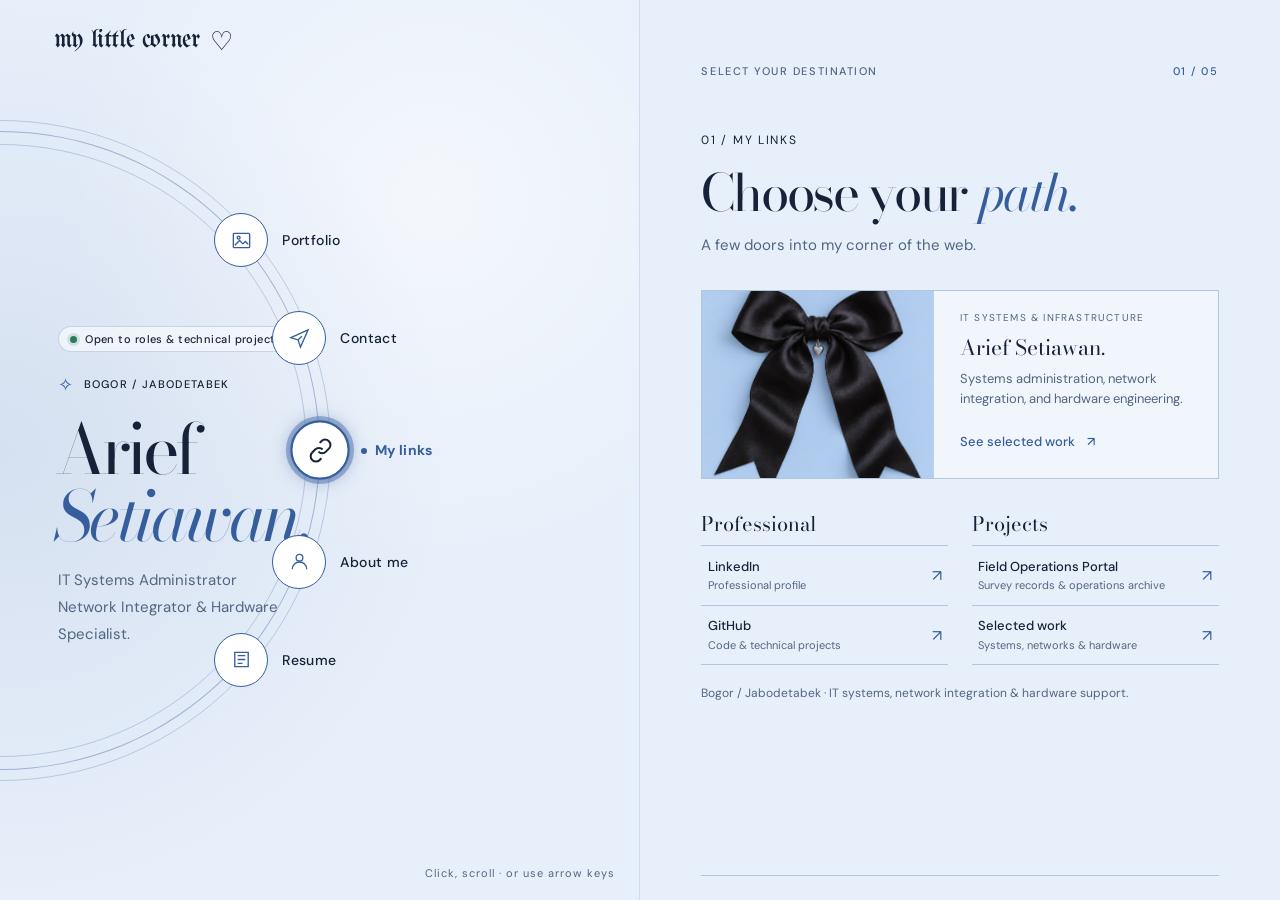
==== commit 2ed64fa4: "Polish UI/UX, speed up hologram transitions, add wheel scroll & print CV toolbar, and optimize asset" ====
--- a/index.html
+++ b/index.html
@@ -5,6 +5,13 @@
 <meta name="viewport" content="width=device-width, initial-scale=1">
 <meta name="theme-color" content="#e7effa">
 <meta name="description" content="Arief Setiawan's IT systems, network integration, hardware engineering, and technical project portfolio.">
+<meta property="og:type" content="website">
+<meta property="og:title" content="Arief Setiawan — IT Systems &amp; Technical Portfolio">
+<meta property="og:description" content="Systems administration, network integration, hardware engineering, and technical projects by Arief Setiawan, S.Kom.">
+<meta property="og:image" content="assets/images/ribbon-blue.png">
+<meta name="twitter:card" content="summary_large_image">
+<meta name="twitter:title" content="Arief Setiawan — IT Systems &amp; Technical Portfolio">
+<meta name="twitter:description" content="Systems administration, network integration, hardware engineering, and technical projects by Arief Setiawan, S.Kom.">
 <title>Arief Setiawan — IT Systems &amp; Technical Portfolio</title>
 <link rel="icon" type="image/svg+xml" href="data:image/svg+xml,%3Csvg xmlns='http://www.w3.org/2000/svg' viewBox='0 0 64 64'%3E%3Crect width='64' height='64' rx='16' fill='%23e7effa'/%3E%3Cpath d='M32 48S11 36 11 23a11 11 0 0 1 21-4 11 11 0 0 1 21 4c0 13-21 25-21 25Z' fill='%23172238'/%3E%3C/svg%3E">
 <link rel="stylesheet" href="assets/css/style.css?v=ice-blue">
@@ -14,19 +21,17 @@
 <div class="page-shell" id="top">
 <header class="site-header">
 <a class="wordmark" href="#top" aria-label="My little corner, back to top">my little corner<span aria-hidden="true">♡</span></a>
-<span class="site-header-note">PERSONAL PROFILE &amp; PORTFOLIO</span>
 <nav aria-label="Main navigation"><a href="#links">My links</a><a href="#profil">About me</a><a href="#riwayat">Resume</a><a href="#portofolio">Portfolio</a><a href="#contact">Contact</a></nav>
 </header>
 <main id="main" class="split-layout">
 <aside class="wheel-side" aria-label="Portfolio identity and navigation">
 <section class="hero" id="hero" aria-labelledby="hero-title">
 <div class="hero-copy">
+<div class="status-badge"><span class="status-dot" aria-hidden="true"></span><span>Open to roles &amp; technical projects</span></div>
 <p class="eyebrow"><span aria-hidden="true">✧</span> BOGOR / JABODETABEK</p>
 <h1 id="hero-title">Arief<br><em>Setiawan.</em></h1>
 <p class="hero-description">IT Systems Administrator<br>Network Integrator &amp; Hardware Specialist.</p>
-<div class="hero-actions"><a class="primary-link" href="#portofolio">View portfolio <span aria-hidden="true">↗</span></a><a class="text-link" href="#riwayat">View resume <span aria-hidden="true">↓</span></a></div>
 </div>
-<figure class="hero-art"><div class="art-frame"><img src="assets/images/ribbon-blue.png" width="1122" height="1402" alt="A black satin bow with a silver heart charm against an ice blue background" fetchpriority="high"></div><figcaption>the person behind the work.</figcaption></figure>
 </section>
 <section class="quick-links-section" id="wheel-nav" aria-label="Portfolio destinations">
 <div class="wheel-layout">
@@ -39,7 +44,7 @@
 <a class="wheel-stop" href="#portofolio" data-index="3" data-view="portofolio" data-number="04 / 05" aria-label="Portfolio" aria-controls="content-pane"><span class="wheel-icon" aria-hidden="true"><svg viewBox="0 0 24 24" fill="none" stroke="currentColor" stroke-width="1.4"><rect x="3.5" y="4.5" width="17" height="15" rx="1"/><circle cx="9" cy="9" r="1.5"/><path d="m5 17 5-5 3.5 3.5 2.5-2.5 3 3"/></svg></span><span class="wheel-label">Portfolio</span></a>
 <a class="wheel-stop" href="#contact" data-index="4" data-view="contact" data-number="05 / 05" aria-label="Contact" aria-controls="content-pane"><span class="wheel-icon" aria-hidden="true"><svg viewBox="0 0 24 24" fill="none" stroke="currentColor" stroke-width="1.4"><path d="m3 11 18-8-8 18-2.5-7.5L3 11Z"/><path d="m10.5 13.5 4-4"/></svg></span><span class="wheel-label">Contact</span></a>
 </nav>
-<p class="wheel-hint" id="wheel-hint">Click a destination · use arrow keys</p>
+<p class="wheel-hint" id="wheel-hint">Click, scroll · or use arrow keys</p>
 </div>
 </div>
 </section>
@@ -52,7 +57,7 @@
 <h2 id="links-title">Choose your <em>path.</em></h2>
 <p class="links-intro">A few doors into my corner of the web.</p>
 <article class="featured-link-card">
-<div class="featured-link-art"><img src="assets/images/ribbon-blue.png" width="1122" height="1402" alt="Black satin bow artwork in the ice-blue palette"></div>
+<div class="featured-link-art"><img src="assets/images/ribbon-blue.png" width="561" height="701" alt="Black satin bow artwork in the ice-blue palette" fetchpriority="high"></div>
 <div class="featured-link-copy"><p class="featured-link-label">IT SYSTEMS &amp; INFRASTRUCTURE</p><h3>Arief Setiawan.</h3><p>Systems administration, network integration, and hardware engineering.</p><a class="featured-link-action" href="#portofolio">See selected work <span aria-hidden="true">↗</span></a></div>
 </article>
 <div class="link-collection-grid">
@@ -67,7 +72,7 @@
 <div class="profile-details"><h2 id="profile-title">About <em>me.</em></h2>
 <p class="empty-copy">IT systems administrator and infrastructure specialist with a bachelor's degree in Informatics. Experienced in Linux servers, network integration, hardware diagnostics, and operational documentation, with a focus on reliable systems and practical support.</p>
 <dl class="profile-facts"><div><dt>Name</dt><dd>Arief Setiawan, S.Kom.</dd></div><div><dt>Field / focus</dt><dd>Systems administration, network integration &amp; hardware engineering</dd></div></dl>
-<div class="cv-row"><div><p class="cv-label">The short version, on paper.</p><p class="availability-note" id="cv-status">Resume with experience, education &amp; technical skills.</p></div><a class="download-cv" href="assets/cv/arief-setiawan-cv.html" download aria-describedby="cv-status">Download CV <svg viewBox="0 0 24 24" fill="none" stroke="currentColor" stroke-width="1.5" aria-hidden="true"><path d="M12 3v12m-4-4 4 4 4-4M5 16v4h14v-4"/></svg></a></div>
+<div class="cv-row"><div><p class="cv-label">The short version, on paper.</p><p class="availability-note" id="cv-status">Printable resume with experience, education &amp; technical skills.</p></div><a class="download-cv" href="assets/cv/arief-setiawan-cv.html" target="_blank" rel="noopener" aria-describedby="cv-status">View / Print CV <svg viewBox="0 0 24 24" fill="none" stroke="currentColor" stroke-width="1.5" aria-hidden="true"><path d="M6 9V3h12v6M6 18H4a2 2 0 0 1-2-2v-5a2 2 0 0 1 2-2h16a2 2 0 0 1 2 2v5a2 2 0 0 1-2 2h-2"/><path d="M6 14h12v7H6z"/></svg></a></div>
 </div>
 </section>
 <section class="skills-section" id="skills" aria-labelledby="skills-title">
@@ -119,9 +124,9 @@
 </section>
 <section class="contact-section" id="contact" data-wheel-view="contact" aria-labelledby="contact-title">
 <div class="contact-heading"><p class="section-number">05 / CONTACT</p><h2 id="contact-title">Let's make<br><em>something happen.</em></h2><span class="contact-heart" aria-hidden="true">♡</span></div>
-<div class="contact-links"><h3>Get in touch</h3><p class="contact-note">Professional contacts for IT systems, network integration and hardware support.</p><dl class="contact-list"><div><dt>Email</dt><dd><a href="mailto:ariefs1412@gmail.com">ariefs1412@gmail.com</a></dd></div><div><dt>LinkedIn</dt><dd><a href="https://linkedin.com/in/ariefsetiawan" target="_blank" rel="noopener noreferrer">linkedin.com/in/ariefsetiawan <span aria-hidden="true">↗</span></a></dd></div><div><dt>GitHub</dt><dd><a href="https://github.com/Theiamilis" target="_blank" rel="noopener noreferrer">github.com/Theiamilis <span aria-hidden="true">↗</span></a></dd></div><div><dt>Location</dt><dd>Bogor / Jabodetabek, Indonesia</dd></div></dl></div>
+<div class="contact-links"><h3>Get in touch</h3><p class="contact-note">Professional contacts for IT systems, network integration and hardware support.</p><dl class="contact-list"><div><dt>Email</dt><dd class="email-row"><a href="mailto:ariefs1412@gmail.com">ariefs1412@gmail.com</a><button type="button" class="copy-email-btn" id="copy-email-btn" data-email="ariefs1412@gmail.com" aria-label="Copy email address">Copy</button></dd></div><div><dt>LinkedIn</dt><dd><a href="https://linkedin.com/in/ariefsetiawan" target="_blank" rel="noopener noreferrer">linkedin.com/in/ariefsetiawan <span aria-hidden="true">↗</span></a></dd></div><div><dt>GitHub</dt><dd><a href="https://github.com/Theiamilis" target="_blank" rel="noopener noreferrer">github.com/Theiamilis <span aria-hidden="true">↗</span></a></dd></div><div><dt>Location</dt><dd>Bogor / Jabodetabek, Indonesia</dd></div></dl></div>
 </section>
-<footer class="site-footer"><p>my little corner <span aria-hidden="true">♡</span></p><a href="#top">back to top <span aria-hidden="true">↑</span></a></footer>
+<footer class="site-footer"><p>my little corner <span aria-hidden="true">♡</span></p><a href="#top" id="back-to-top">back to top <span aria-hidden="true">↑</span></a></footer>
 </div>
 </main>
 </div>
--- a/assets/css/style.css
+++ b/assets/css/style.css
@@ -1,442 +1,351 @@
 @import url('https://fonts.googleapis.com/css2?family=Bodoni+Moda:ital,wght@0,400;0,500;1,400;1,500&family=DM+Sans:wght@400;500;600&family=UnifrakturMaguntia&display=swap');
-:root { color-scheme:light; --paper:#e7effa; --ink:#172238; --muted:#526681; --line:#b4c6de; --accent:#365e9d; --serif:'Bodoni Moda','Times New Roman',serif; --sans:'DM Sans',Arial,sans-serif; }
-* { box-sizing:border-box; }
-html { scroll-behavior:smooth; scroll-padding-top:2rem; }
-body { margin:0; color:var(--ink); background:var(--paper); font-family:var(--sans); font-size:1rem; -webkit-font-smoothing:antialiased; }
-::selection { background:var(--ink); color:var(--paper); }
-a { color:inherit; text-decoration:none; }
-a:focus-visible { outline:2px solid var(--accent); outline-offset:6px; border-radius:2px; }
-.skip-link { position:fixed; z-index:10; top:1rem; left:1rem; padding:1rem; color:white; background:var(--ink); transform:translateY(-200%); }
-.skip-link:focus { transform:translateY(0); }
-.page-shell { max-width:1350px; margin:0 auto; padding:0 6.1%; }
-.site-header { min-height:100px; display:flex; justify-content:space-between; align-items:center; gap:1.5rem; border-bottom:1px solid var(--line); }
-.wordmark { display:inline-flex; align-items:center; gap:.65rem; font:400 1.65rem/1.2 'UnifrakturMaguntia',var(--serif); letter-spacing:-.015em; }
-.wordmark span { font:1.6rem/1 var(--serif); }
-.site-header nav { display:flex; gap:1.5rem; flex-wrap:wrap; }
-.site-header nav a,.site-footer a { min-height:44px; display:inline-flex; align-items:center; gap:.5rem; font-size:.875rem; }
-.site-header nav a:hover,.site-footer a:hover,.text-link:hover { color:var(--accent); }
-.hero { display:grid; grid-template-columns:1fr 280px; gap:4rem; align-items:center; padding:58px 0 56px; }
-.eyebrow { display:flex; align-items:center; gap:.6rem; margin:0 0 1.7rem; font-size:.75rem; font-weight:500; letter-spacing:.12em; line-height:1.6; }
-.eyebrow span { font-size:1.125rem; }
-h1 { margin:0 0 1.5rem -.035em; font:400 clamp(3.5rem,6.3vw,5.9rem)/1.05 var(--serif); letter-spacing:-.06em; }
-h1 em,h2 em { color:var(--accent); font-weight:400; }
-.hero-description { margin:0; font-size:1rem; line-height:1.8; color:var(--muted); }
-.hero-actions { display:flex; flex-wrap:wrap; gap:1.5rem; align-items:center; margin-top:1.8rem; }
-.primary-link,.text-link { display:inline-flex; align-items:center; justify-content:center; gap:1.3rem; min-height:48px; font-size:.875rem; font-weight:500; }
-.primary-link { padding:.65rem 1.25rem; background:var(--ink); color:var(--paper); border:1px solid var(--ink); transition:background .2s; }
-.primary-link:hover { background:var(--accent); border-color:var(--accent); }
-.text-link { border-bottom:1px solid var(--line); }
-.hero-art { width:100%; margin:0; transform:rotate(2deg); }
-.art-frame { padding:9px; border:1px solid var(--line); }
-.art-frame img { display:block; width:100%; height:auto; }
-.hero-art figcaption { margin-top:.75rem; text-align:center; font:italic .875rem/1.4 var(--serif); color:var(--muted); }
-.quick-links-section { border-top:1px solid var(--line); padding:3rem 0 3.25rem; }
-.wheel-layout { display:grid; grid-template-columns:minmax(0,1fr) minmax(0,1fr); align-items:center; gap:3rem; }
-.wheel-column { min-width:0; }
-.destination-wheel { position:relative; width:min(100%,360px); aspect-ratio:1; margin:0 auto; }
-.destination-wheel:not(.is-ready) { display:flex; flex-wrap:wrap; align-content:center; justify-content:center; gap:.6rem; width:100%; aspect-ratio:auto; }
-.destination-wheel:not(.is-ready) .wheel-orbit,.destination-wheel:not(.is-ready) .wheel-core { display:none; }
-.destination-wheel:not(.is-ready) .wheel-stop { position:static; width:auto; height:auto; min-height:44px; margin:0; padding:.65rem .85rem; border-radius:2px; transform:none!important; }
-.destination-wheel:not(.is-ready) .wheel-stop::after { content:attr(aria-label); margin-left:.55rem; }
-.wheel-orbit { position:absolute; inset:12%; border:1px solid var(--line); border-radius:50%; }
-.wheel-orbit::before { content:""; position:absolute; inset:14%; border:1px dashed var(--line); border-radius:50%; }
-.wheel-core { position:absolute; z-index:1; inset:34%; display:flex; flex-direction:column; align-items:center; justify-content:center; gap:.15rem; border:1px solid var(--line); border-radius:50%; background:#f1f6fd; text-align:center; }
-.wheel-core span,.wheel-core strong { font:400 1rem/1.1 'UnifrakturMaguntia',var(--serif); }
-.wheel-core strong { font-size:1.25rem; font-weight:400; }
-.wheel-core small { margin-top:.4rem; color:var(--muted); font-size:.625rem; letter-spacing:.08em; text-transform:uppercase; }
-.wheel-stop { position:absolute; z-index:2; top:50%; left:50%; display:grid; place-items:center; width:50px; height:50px; margin:-25px; padding:0; border:1px solid var(--line); border-radius:50%; color:var(--ink); background:var(--paper); font:500 .8125rem/1 var(--sans); cursor:pointer; transition:transform .58s cubic-bezier(.2,.7,.2,1),background .2s,color .2s,border-color .2s,box-shadow .2s; }
-.wheel-stop:hover { color:var(--accent); border-color:var(--accent); background:#f1f6fd; }
-.wheel-stop[aria-current="location"] { color:var(--paper); border-color:var(--accent); background:var(--ink); box-shadow:0 0 0 5px #365e9d18; }
-.wheel-stop:focus-visible { outline:2px solid var(--accent); outline-offset:5px; }
-.wheel-hint { margin:1rem 0 0; color:var(--muted); font-size:.75rem; line-height:1.6; text-align:center; }
-.profile-overview { display:grid; grid-template-columns:1fr 2.2fr; gap:3rem; border-top:1px solid var(--line); padding:2.8rem 0 3.2rem; }
-.section-marker { display:flex; align-items:flex-start; gap:1rem; padding-top:.45rem; font-size:.75rem; letter-spacing:.14em; }
-.section-marker>span:last-child { margin-top:-.2rem; font-size:1.1rem; }
-h2 { margin:0; font:400 clamp(2rem,3.4vw,3rem)/1.2 var(--serif); letter-spacing:-.045em; }
-.empty-copy { margin:1rem 0 1.4rem; font-size:1rem; line-height:1.7; color:var(--muted); }
-.profile-facts { display:grid; grid-template-columns:1fr 1fr; gap:1.5rem; margin:0; }
-.profile-facts div { border-top:1px solid var(--line); padding-top:1rem; }
-.profile-facts dt { font-size:.875rem; font-weight:500; }
-.profile-facts dd { margin:.5rem 0 0; color:var(--muted); font-size:.875rem; line-height:1.6; }
-.history-section,.portfolio-section { border-top:1px solid var(--line); padding:3rem 0 3.5rem; }
-.section-heading { display:flex; justify-content:space-between; align-items:flex-end; gap:1rem; margin-bottom:2rem; }
-.section-number { margin:0 0 .9rem; font-size:.75rem; letter-spacing:.14em; }
-.section-caption { margin:0 0 .25rem; color:var(--muted); font-size:.875rem; line-height:1.6; }
-.history-grid { display:grid; grid-template-columns:1fr 1fr; gap:3rem; }
-.history-column { border-top:1px solid var(--line); padding-top:1.5rem; }
-h3 { font-size:1rem; font-weight:500; line-height:1.5; }
-.history-column h3 { display:flex; align-items:center; gap:.8rem; margin:0 0 1.5rem; }
-.history-column h3 svg { width:23px; height:23px; color:var(--accent); flex:none; }
-.history-empty { position:relative; margin-left:11px; border-left:1px solid var(--line); min-height:90px; padding:0 0 1.5rem 1.8rem; }
-.timeline-mark { position:absolute; top:6px; left:-4px; width:7px; height:7px; background:var(--paper); border:1px solid var(--accent); transform:rotate(45deg); }
-.history-empty p { margin:0; color:var(--muted); font-size:1rem; line-height:1.7; max-width:28rem; }
-.work-count { display:inline-flex; align-items:center; border:1px solid var(--line); padding:.45rem .8rem; font-size:.875rem; color:var(--muted); white-space:nowrap; }
-.portfolio-empty { min-height:235px; display:flex; flex-direction:column; align-items:center; justify-content:center; text-align:center; border:1px solid var(--line); padding:2.5rem 1.5rem; background:#f1f6fd; }
-.portfolio-icon { width:38px; height:38px; color:var(--accent); margin-bottom:.8rem; }
-.portfolio-empty h3 { margin:0 0 .5rem; }
-.portfolio-empty p { margin:0; color:var(--muted); font-size:1rem; line-height:1.7; }
-.site-footer { display:flex; justify-content:space-between; align-items:center; gap:1.5rem; min-height:90px; border-top:1px solid var(--line); }
-.site-footer p { font-size:.875rem; color:var(--muted); }
-.site-footer p span { margin-left:.4rem; }
-@media(min-width:641px) and (max-width:900px) { .hero{grid-template-columns:1fr 200px;gap:2rem;} h1{font-size:clamp(3rem,6.8vw,5rem);} .site-header nav{gap:1.1rem;} }
-@media(max-width:640px) {
-.page-shell{padding:0 6%;}
-.site-header{padding:1.3rem 0 .7rem;min-height:100px;flex-direction:column;align-items:flex-start;gap:.5rem;}
-.wordmark{font-size:1.5rem;}
-.site-header nav{width:100%;gap:1.5rem;}
-.site-header nav a{min-height:40px;}
-.quick-links-section{padding:2.4rem 0;}
-.wheel-layout{grid-template-columns:1fr;gap:1.2rem;}
-.destination-wheel{width:min(100%,330px);}
-.wheel-stop{width:46px;height:46px;margin:-23px;}
-.wheel-panel{padding:1.4rem 0;}
-.wheel-panel-meta{margin-bottom:1rem;}
-.wheel-panel h3{font-size:clamp(2.1rem,9vw,3rem);}
-.wheel-open{margin-top:1rem;}
-.hero{grid-template-columns:1fr;gap:2rem;padding:2.5rem 0;}
-.eyebrow{font-size:.75rem;letter-spacing:.08em;margin-bottom:1.3rem;}
-h1{font-size:clamp(3rem,11.3vw,4.8rem);}
-.hero-art{max-width:210px;justify-self:center;}
-.hero-actions{gap:1rem;}
-.profile-overview{grid-template-columns:1fr;gap:1.3rem;padding:2.2rem 0;}
-h2{font-size:clamp(1.9rem,7vw,2.6rem);}
-.profile-facts{gap:1rem;}
-.history-section,.portfolio-section{padding:2.4rem 0;}
-.section-heading{flex-wrap:wrap;gap:1rem;}
-.history-grid{grid-template-columns:1fr;gap:1.5rem;}
-.history-empty{min-height:65px;}
-.portfolio-empty{min-height:210px;padding:2rem 1rem;}
-.site-footer{gap:1rem;}
-}
-@media(max-width:350px) { .profile-facts{grid-template-columns:1fr;} .site-header nav{gap:1rem;} }
-.cv-row { display:flex; justify-content:space-between; align-items:center; flex-wrap:wrap; gap:1rem; border-top:1px solid var(--line); margin-top:1.5rem; padding-top:1.4rem; }
-.cv-label { margin:0 0 .4rem; font-size:.875rem; font-weight:500; }
-.availability-note { margin:0; color:var(--muted); font-size:.875rem; line-height:1.6; }
-.download-cv { display:inline-flex; align-items:center; gap:.75rem; min-height:46px; padding:.7rem 1rem; border:1px solid var(--line); color:var(--muted); background:transparent; font:500 .875rem/1.5 var(--sans); }
-.download-cv:disabled { cursor:not-allowed; }
-.download-cv svg { width:19px; height:19px; flex:none; }
-.skills-section,.achievements-section { border-top:1px solid var(--line); padding:3rem 0 3.5rem; }
-.section-ornament { font:2.5rem/1 var(--serif); color:var(--accent); }
-.skill-grid { display:grid; grid-template-columns:1fr 1fr; gap:1.2rem; }
-.skill-card { position:relative; padding:1.8rem; border:1px solid var(--line); transition:border-color .2s,background .2s; }
-.skill-card:hover { background:#f1f6fd; border-color:var(--accent); }
-.skill-card h3 { margin:0 0 .75rem; padding-right:2rem; }
-.skill-card p { color:var(--muted); font-size:1rem; line-height:1.7; margin:0; }
-.category-index { position:absolute; right:1.5rem; top:1.85rem; color:var(--muted); font-size:.75rem; }
-.project-card { display:grid; grid-template-columns:.85fr 1.15fr; border:1px solid var(--line); background:#f1f6fd; transition:border-color .2s,box-shadow .2s; }
-.project-card:hover { border-color:var(--accent); box-shadow:0 8px 30px #365e9d14; }
-.project-cover { position:relative; background:#d7e5f6; min-height:320px; display:flex; align-items:center; justify-content:center; overflow:hidden; }
-.project-cover img { display:block; height:280px; width:auto; max-width:90%; object-fit:contain; mix-blend-mode:multiply; }
-.cover-caption { position:absolute; bottom:1rem; left:1rem; right:1rem; text-align:center; font:1.2rem/1.2 'UnifrakturMaguntia',var(--serif); }
-.project-intro { padding:2rem; }
-.project-category { display:flex; justify-content:space-between; flex-wrap:wrap; gap:1rem; margin:0 0 1.5rem; font-size:.75rem; letter-spacing:.1em; color:var(--muted); }
-.project-category span { letter-spacing:.02em; }
-.project-intro h3 { font:400 clamp(2rem,3.5vw,2.8rem)/1.15 var(--serif); letter-spacing:-.04em; margin:0 0 1rem; }
-.project-intro h3 em { color:var(--accent); font-weight:400; }
-.project-intro>p:not(.project-category):not(.example-note) { color:var(--muted); font-size:1rem; line-height:1.7; margin:0; }
-.project-tags { display:flex; flex-wrap:wrap; gap:.5rem; padding:0; margin:1.25rem 0; list-style:none; }
-.project-tags li { padding:.35rem .65rem; border:1px solid var(--line); font-size:.875rem; line-height:1.4; }
-.example-note { font-size:.8125rem; color:var(--muted); line-height:1.6; margin:0; }
-.case-study { grid-column:1/-1; border-top:1px solid var(--line); }
-.case-study summary { display:flex; justify-content:space-between; align-items:center; gap:1rem; list-style:none; padding:1.1rem 1.5rem; min-height:60px; font-size:.875rem; font-weight:500; cursor:pointer; transition:background .2s,color .2s; }
-.case-study summary::-webkit-details-marker { display:none; }
-.case-study summary:hover { color:var(--accent); background:#dae7f8; }
-.case-study summary:focus-visible { outline:2px solid var(--accent); outline-offset:-5px; }
-.expand-mark { font-size:1.5rem; font-weight:400; transition:transform .2s; }
-.case-study[open] .expand-mark { transform:rotate(45deg); }
-.case-study-content { border-top:1px solid var(--line); padding:1.75rem 2rem 2rem; }
-.project-facts { display:grid; grid-template-columns:1fr 1fr 1fr; gap:1.5rem; margin:0 0 2rem; padding-bottom:1.5rem; border-bottom:1px solid var(--line); }
-.project-facts dt { color:var(--muted); font-size:.8125rem; margin:0 0 .5rem; }
-.project-facts dd { margin:0; font-size:.875rem; line-height:1.6; }
-.case-study-grid { display:grid; grid-template-columns:1fr 1fr 1fr; gap:1.8rem; }
-.case-index { color:var(--accent); font-size:.75rem; letter-spacing:.08em; margin:0 0 .75rem; }
-.case-study-grid h4 { font-size:1rem; line-height:1.5; font-weight:500; margin:0 0 .6rem; }
-.case-study-grid section>p:last-child { font-size:1rem; line-height:1.75; color:var(--muted); margin:0; }
-.achievement-empty { display:flex; align-items:center; gap:1rem; padding:1.5rem 0; border-top:1px solid var(--line); }
-.achievement-empty svg { flex:none; width:34px; height:34px; color:var(--accent); }
-.achievement-empty p { color:var(--muted); font-size:1rem; line-height:1.7; margin:0; }
-.contact-section { display:grid; grid-template-columns:1.15fr 1fr; gap:3rem; padding:2.5rem; margin:0 0 3rem; background:var(--ink); color:var(--paper); }
-.contact-heading h2 { font-size:clamp(2.1rem,3.8vw,3.25rem); }
-.contact-heading h2 em { color:#a9c9f5; }
-.contact-heading .section-number { color:#c0cfe5; }
-.contact-heart { display:block; font:2.5rem/1 var(--serif); color:#a9c9f5; margin-top:1.5rem; }
-.contact-links h3 { margin:0 0 .7rem; }
-.contact-note { font-size:1rem; color:#c0cfe5; line-height:1.7; margin:0 0 1.5rem; }
-.contact-list { margin:0; }
-.contact-list div { padding:1rem 0; border-top:1px solid #465d7d; }
-.contact-list dt { font-size:.875rem; margin-bottom:.4rem; }
-.contact-list dd { margin:0; font-size:.875rem; line-height:1.6; color:#c0cfe5; }
-@media(min-width:641px) and (max-width:900px) { .site-header{flex-wrap:wrap;gap:.5rem;padding:1rem 0 .5rem;} .site-header nav{gap:1.3rem;} .wheel-layout{grid-template-columns:minmax(230px,.9fr) minmax(0,1.1fr);gap:2rem;} .project-intro{padding:1.5rem;} .case-study-grid{grid-template-columns:1fr;} .contact-section{gap:1.5rem;padding:2rem;} }
-@media(max-width:640px) { .site-header nav{gap:.15rem 1.1rem;} .skills-section,.achievements-section{padding:2.4rem 0;} .skill-grid,.project-card,.project-facts,.case-study-grid,.contact-section{grid-template-columns:1fr;} .skill-card{padding:1.4rem;} .category-index{top:1.5rem;} .project-cover{min-height:270px;} .project-cover img{height:245px;} .project-intro{padding:1.5rem;} .case-study-content{padding:1.5rem;} .project-facts{gap:1rem;} .project-facts>div{display:grid;grid-template-columns:65px 1fr;gap:1rem;} .project-facts dt{margin:0;} .case-study-grid{gap:1.8rem;} .contact-section{padding:1.6rem;gap:2rem;margin-bottom:2rem;} .contact-heart{display:none;} .section-ornament{font-size:2rem;} }
-@media(prefers-reduced-motion:reduce) { html{scroll-behavior:auto;} *{transition:none!important;} }
-
-/* Split profile layout: the wheel stays in view while the selected section changes. */
-.page-shell { max-width:none; min-height:100vh; margin:0; padding:0; }
-.site-header { min-height:76px; padding:0 clamp(1.25rem,4vw,4.5rem); }
-.site-header-note { color:var(--muted); font-size:.6875rem; letter-spacing:.13em; }
-.site-header nav { gap:1rem; }
-.site-header nav a { font-size:.8125rem; }
-.split-layout { display:grid; grid-template-columns:minmax(340px,44%) minmax(0,56%); min-height:calc(100vh - 76px); }
-.wheel-side { position:sticky; top:0; display:flex; flex-direction:column; gap:1.1rem; height:calc(100vh - 76px); min-height:0; overflow-y:auto; padding:1.6rem clamp(1.4rem,3.5vw,3.8rem) 1.8rem; border-right:1px solid var(--line); }
-.hero { grid-template-columns:minmax(0,1fr) 112px; gap:1.25rem; align-items:center; padding:1rem 0 .6rem; }
-.eyebrow { margin-bottom:1rem; font-size:.6875rem; }
-.hero h1 { font-size:clamp(2.8rem,4.5vw,4.6rem); margin-bottom:1rem; }
-.hero-description { font-size:.9375rem; }
-.hero-actions { gap:.9rem; margin-top:1rem; }
-.hero-actions .primary-link,.hero-actions .text-link { min-height:42px; font-size:.8125rem; }
-.hero-art { width:112px; }
-.hero-art figcaption { font-size:.75rem; }
-.quick-links-section { margin-top:auto; padding:1.35rem 0 0; }
-.quick-links-section .section-heading { display:block; margin-bottom:.65rem; }
-.quick-links-section .section-number { margin-bottom:.45rem; }
-.quick-links-section .section-heading h2 { font-size:clamp(1.75rem,2.5vw,2.5rem); }
-.quick-links-section .section-caption { margin-top:.45rem; font-size:.8125rem; }
-.wheel-layout { display:block; }
-.wheel-column { width:100%; }
-.destination-wheel { width:min(100%,360px); }
-.wheel-hint { margin:.5rem 0 0; }
-.content-pane { min-width:0; height:calc(100vh - 76px); overflow-y:auto; padding:clamp(2rem,4.5vw,4.5rem) clamp(1.6rem,4.5vw,5rem) 1.5rem; }
-.content-pane:focus-visible { outline:2px solid var(--accent); outline-offset:-5px; }
-.content-pane [data-wheel-view] { min-height:100%; }
-.content-pane .profile-overview { padding-top:.5rem; }
-.content-pane .history-section,.content-pane .portfolio-section,.content-pane .skills-section,.content-pane .achievements-section { padding-top:.5rem; }
-.content-pane .contact-section { margin-top:.5rem; }
-.site-footer { min-height:68px; margin-top:2rem; }
-.visually-hidden { position:absolute; width:1px; height:1px; padding:0; margin:-1px; overflow:hidden; clip:rect(0,0,0,0); white-space:nowrap; border:0; }
-body.wheel-enabled .site-header nav { display:none; }
-body.wheel-enabled [data-wheel-view][hidden] { display:none!important; }
-
-@media(max-width:900px) {
-  .split-layout { grid-template-columns:1fr; min-height:0; }
-  .wheel-side { position:relative; top:auto; height:auto; min-height:0; overflow:visible; padding:1.5rem 6% 1.8rem; border-right:0; border-bottom:1px solid var(--line); }
-  .hero { grid-template-columns:minmax(0,1fr) 120px; gap:1rem; max-width:720px; width:100%; margin:0 auto; }
-  .hero-art { width:110px; }
-  .quick-links-section { width:100%; max-width:720px; margin:0 auto; padding-top:1.1rem; }
-  .destination-wheel { width:min(100%,330px); }
-  .content-pane { height:auto; max-height:none; overflow:visible; padding:2.5rem 6% 1.3rem; }
-  .site-header { padding:0 6%; }
-  .site-footer { margin-top:1.5rem; }
-}
-
-@media(max-width:640px) {
-  .site-header { min-height:68px; flex-direction:row; align-items:center; flex-wrap:wrap; padding:1rem 6%; gap:.7rem; }
-  .site-header-note { display:none; }
-  .site-header nav { gap:.1rem .9rem; }
-  .site-header nav a { min-height:38px; font-size:.75rem; }
-  .hero { grid-template-columns:minmax(0,1fr) 88px; gap:.75rem; padding:.5rem 0 .8rem; }
-  .hero h1 { font-size:clamp(2.45rem,10vw,3.6rem); }
-  .hero-art { width:82px; }
-  .hero-art figcaption { font-size:.6875rem; }
-  .hero-description { font-size:.875rem; }
-  .hero-actions { align-items:flex-start; flex-direction:column; gap:.35rem; }
-  .quick-links-section .section-heading h2 { font-size:1.9rem; }
-  .content-pane { padding:2.2rem 6% 1rem; }
-  .content-pane .profile-overview { grid-template-columns:1fr; gap:1.3rem; padding-top:.2rem; }
-  .site-footer { gap:1rem; }
-}
-
-/* Full-screen destination layout inspired by the reference, in the existing ice-blue palette. */
-html,body { min-height:100%; }
-.page-shell { max-width:none; width:100%; min-height:100vh; margin:0; padding:0; }
-.site-header { position:absolute; z-index:10; top:0; left:0; width:50%; min-height:82px; padding:0 clamp(1.5rem,4.2vw,5rem); border:0; }
-.site-header-note { display:none; }
-.site-header nav { gap:.8rem; flex-wrap:wrap; }
-.site-header nav a { font-size:.75rem; }
-.split-layout { display:grid; grid-template-columns:50% 50%; height:100vh; min-height:680px; }
-.wheel-side { position:relative; top:auto; height:100vh; min-height:680px; overflow:hidden; padding:0; border:0; background:var(--paper); }
-.hero { position:absolute; inset:0; display:block; width:100%; height:100%; margin:0; padding:0; }
-.hero-art { display:none; }
-.art-frame { width:100%; height:100%; padding:0; border:0; }
-.art-frame img { width:100%; height:100%; object-fit:cover; object-position:center 42%; }
-.hero-art::after { content:""; position:absolute; inset:0; background:linear-gradient(180deg,#e7effa18 5%,#e7effa22 43%,#e7effad9 100%); pointer-events:none; }
-.hero-art figcaption { display:none; }
-.hero-copy { position:absolute; z-index:2; left:clamp(1.5rem,4.5vw,5.5rem); bottom:clamp(16rem,30vh,18rem); width:min(43%,26rem); }
-.eyebrow { margin-bottom:1rem; font-size:.6875rem; }
-.hero h1 { margin-bottom:1rem; font-size:clamp(2.8rem,5.4vw,5.7rem); line-height:.98; }
-.hero-description { max-width:28rem; font-size:.9375rem; }
-.hero-actions { display:none; }
-.quick-links-section { position:absolute; z-index:3; inset:0; width:auto; max-width:none; margin:0; padding:0; border:0; pointer-events:none; }
-.wheel-layout,.wheel-column { display:block; width:100%; height:100%; }
-.destination-wheel { position:absolute; inset:0; width:100%; height:100%; margin:0; overflow:visible; pointer-events:none; --wheel-radius-x:min(25vw,47vh); --wheel-radius-y:min(25vw,47vh); --orbit-angle:0deg; }
-.destination-wheel:not(.is-ready) { position:absolute; inset:auto 1.25rem 6rem auto; display:flex; flex-direction:column; align-items:flex-end; justify-content:flex-end; width:auto; height:auto; gap:.45rem; }
-.destination-wheel:not(.is-ready) .wheel-orbit { display:none; }
-.destination-wheel:not(.is-ready) .wheel-stop { position:static; width:auto; height:42px; min-height:42px; margin:0; padding:0 .75rem; transform:none!important; border-radius:2px; pointer-events:auto; }
-.destination-wheel:not(.is-ready) .wheel-stop::after { content:attr(aria-label); margin-left:.45rem; }
-.wheel-orbit { position:absolute; top:calc(50% - var(--wheel-radius-y)); left:calc(0px - var(--wheel-radius-x)); right:auto; bottom:auto; width:calc(var(--wheel-radius-x) + var(--wheel-radius-x)); height:calc(var(--wheel-radius-y) + var(--wheel-radius-y)); transform:rotate(var(--orbit-angle)); transform-origin:center; transition:transform .58s cubic-bezier(.2,.7,.2,1); border:1px solid #365e9d66; border-radius:50%; background:radial-gradient(circle at 100% 50%,#365e9d 0 3px,transparent 4px),radial-gradient(circle at 88% 18%,#365e9d99 0 2px,transparent 3px); pointer-events:none; }
-.wheel-orbit::before { content:""; position:absolute; inset:-12px; border:1px solid #365e9d40; border-radius:50%; }
-.wheel-orbit::after { content:""; position:absolute; inset:12px; border:1px solid #365e9d40; border-radius:50%; }
-.wheel-core { display:none; }
-.wheel-stop { position:absolute; top:50%; left:0; display:block; width:54px; height:54px; margin:0; padding:0; transform:translate(-50%,-50%); border:0; border-radius:0; color:var(--ink); background:transparent; text-decoration:none; pointer-events:auto; transition:left .58s cubic-bezier(.2,.7,.2,1),top .58s cubic-bezier(.2,.7,.2,1),opacity .18s ease; }
-.wheel-stop.is-wrapping { opacity:0; pointer-events:none; transition:opacity .18s ease,left 0s,top 0s; }
-.wheel-icon { display:grid; place-items:center; width:54px; height:54px; border:1px solid var(--accent); border-radius:50%; color:var(--accent); background:#fff; transition:background .22s,color .22s,border-color .22s,box-shadow .22s,transform .22s; }
-.wheel-icon svg { width:23px; height:23px; }
-.wheel-label { position:absolute; top:50%; left:68px; transform:translateY(-50%); color:var(--ink); font-size:.875rem; font-weight:500; letter-spacing:.03em; white-space:nowrap; text-shadow:0 1px 8px #e7effa; }
-.wheel-stop:hover { border-color:transparent; background:transparent; box-shadow:none; }
-.wheel-stop:hover .wheel-icon { border:2px solid var(--accent); color:var(--accent); box-shadow:0 0 0 3px #365e9d40; transform:scale(1.06); }
-.wheel-stop:hover .wheel-label { color:var(--accent); }
-.wheel-stop[aria-current="location"] { border-color:transparent; color:inherit; background:transparent; box-shadow:none; }
-.wheel-stop[aria-current="location"] .wheel-icon { border:2px solid var(--accent); color:var(--ink); background:#fff; box-shadow:0 0 0 4px #365e9d66,0 0 16px #365e9d80; transform:scale(1.1); }
-.wheel-stop[aria-current="location"] .wheel-icon svg { stroke-width:1.9; }
-.wheel-stop[aria-current="location"] .wheel-label { color:var(--accent); font-weight:700; }
-.wheel-stop[aria-current="location"] .wheel-label::before { content:""; display:inline-block; width:6px; height:6px; margin:0 .5rem .08rem 0; border-radius:50%; background:var(--accent); }
-.wheel-stop:focus-visible { outline:3px solid var(--accent); outline-offset:7px; border-radius:50%; }
-.wheel-hint { position:absolute; right:1.5rem; bottom:1.25rem; margin:0; color:var(--muted); font-size:.6875rem; letter-spacing:.09em; text-align:right; pointer-events:none; }
-.content-pane { position:relative; min-width:0; height:100vh; max-height:none; overflow-y:auto; padding:clamp(2rem,5vw,5rem) clamp(1.5rem,4.8vw,5.5rem) 2rem; background:var(--paper); }
-.content-topline { display:flex; justify-content:space-between; align-items:center; gap:1rem; margin:0 0 clamp(2.2rem,6vh,4.2rem); color:var(--muted); font-size:.6875rem; font-weight:500; letter-spacing:.14em; }
-.content-topline span:last-child { color:var(--accent); white-space:nowrap; }
-.content-pane [data-wheel-view] { min-height:calc(100% - 5rem); }
-.content-pane .links-view { padding:0 0 1.5rem; }
-.links-view>h2 { margin:.2rem 0 .55rem; font-size:clamp(2.5rem,4vw,4rem); }
-.links-intro { margin:0 0 2rem; color:var(--muted); font-size:.9375rem; line-height:1.7; }
-.featured-link-card { display:grid; grid-template-columns:minmax(150px,.9fr) 1.1fr; height:clamp(180px,21vh,220px); margin:0 0 2rem; overflow:hidden; border:1px solid var(--line); background:#f1f6fd; }
-.featured-link-art { min-height:0; overflow:hidden; background:#d7e5f6; }
-.featured-link-art img { display:block; width:100%; height:100%; min-height:0; object-fit:cover; object-position:center; mix-blend-mode:multiply; }
-.featured-link-copy { align-self:center; padding:1.25rem clamp(1rem,2vw,1.6rem); }
-.featured-link-label { margin:0 0 .7rem; color:var(--muted); font-size:.625rem; letter-spacing:.12em; }
-.featured-link-copy h3 { margin:0 0 .5rem; color:var(--ink); font:400 clamp(1.2rem,1.65vw,1.55rem)/1.2 var(--serif); }
-.featured-link-copy>p:not(.featured-link-label) { margin:0; color:var(--muted); font-size:.8125rem; line-height:1.6; }
-.featured-link-action { display:inline-flex; align-items:center; gap:.75rem; min-height:42px; margin-top:.65rem; color:var(--accent); font-size:.8125rem; font-weight:500; }
-.link-collection-grid { display:grid; grid-template-columns:1fr 1fr; gap:1.5rem; }
-.link-collection { min-width:0; }
-.link-collection h3 { margin:0 0 .5rem; font:400 1.25rem/1.3 var(--serif); }
-.hub-link { display:flex; justify-content:space-between; align-items:center; gap:.75rem; min-height:60px; padding:.65rem .1rem; border-top:1px solid var(--line); }
-.hub-link:last-child { border-bottom:1px solid var(--line); }
-.hub-link strong,.hub-link small { display:block; }
-.hub-link strong { font-size:.8125rem; font-weight:500; }
-.hub-link small { margin-top:.2rem; color:var(--muted); font-size:.6875rem; line-height:1.4; }
-.hub-link>span:last-child,.featured-link-action span { color:var(--accent); }
-.hub-link:hover strong,.featured-link-action:hover { color:var(--accent); }
-.links-note { margin:1.2rem 0 0; color:var(--muted); font-size:.75rem; line-height:1.5; }
-.about-view { display:flex; flex-direction:column; gap:2.5rem; }
-.about-view .profile-overview { grid-template-columns:minmax(120px,.8fr) minmax(0,2.2fr); padding:0 0 2rem; }
-.about-view .skills-section,.about-view .achievements-section { padding:1.8rem 0 0; }
-.content-pane .history-section,.content-pane .portfolio-section { padding:0 0 1.5rem; }
-.content-pane .contact-section { margin:0 0 1rem; }
-.download-cv:hover { border-color:var(--accent); color:var(--accent); background:#f1f6fd; }
-.history-entry { position:relative; margin:0 0 1.4rem 11px; border-left:1px solid var(--line); padding:0 0 1.4rem 1.6rem; }
-.history-entry::before { content:""; position:absolute; top:.35rem; left:-4px; width:7px; height:7px; background:var(--paper); border:1px solid var(--accent); transform:rotate(45deg); }
-.history-entry-heading { display:flex; align-items:baseline; justify-content:space-between; gap:.5rem 1rem; flex-wrap:wrap; }
-.history-entry-heading h4 { margin:0; font-size:.9375rem; line-height:1.5; font-weight:500; }
-.history-entry-heading span { color:var(--accent); font-size:.75rem; white-space:nowrap; }
-.history-entry p { margin:.55rem 0 0; color:var(--muted); font-size:.875rem; line-height:1.65; }
-.history-entry .history-meta { font-size:.75rem; }
-.milestone-grid { display:grid; grid-template-columns:repeat(3,minmax(0,1fr)); gap:1rem; }
-.milestone-card { min-height:130px; padding:1.2rem; border-top:1px solid var(--line); background:#f1f6fd; }
-.milestone-card strong { color:var(--accent); font:400 clamp(1.6rem,2.5vw,2.2rem)/1.1 var(--serif); }
-.milestone-card p { margin:.6rem 0 0; color:var(--muted); font-size:.8125rem; line-height:1.6; }
-.content-pane .project-card { grid-template-columns:minmax(150px,.65fr) minmax(0,1.35fr); margin:0 0 1.1rem; }
-.content-pane .project-cover { min-height:230px; }
-.content-pane .project-cover svg { width:66px; height:66px; color:var(--accent); }
-.content-pane .cover-caption { color:var(--muted); font:600 .625rem/1.4 var(--sans); letter-spacing:.14em; text-transform:uppercase; }
-.content-pane .project-cover--portal { background:linear-gradient(145deg,#e9f1fc,#ccddf5); }
-.content-pane .project-cover--automation { background:linear-gradient(145deg,#e4edf9,#d2e2f6); }
-.content-pane .project-cover--integration { background:linear-gradient(145deg,#eaf0fa,#c7d9f0); }
-.content-pane .project-cover--hardware { background:linear-gradient(145deg,#e5eef9,#cbdcf2); }
-.content-pane .project-intro { padding:1.4rem 1.5rem; }
-.content-pane .project-category { margin-bottom:.75rem; font-size:.625rem; }
-.content-pane .project-intro h3 { margin-bottom:.6rem; font-size:clamp(1.3rem,1.9vw,1.9rem); }
-.content-pane .project-intro>p:not(.project-category):not(.example-note) { font-size:.875rem; line-height:1.65; }
-.content-pane .project-intro .project-detail { margin-top:.65rem; }
-.content-pane .project-tags { gap:.4rem; margin:.85rem 0; }
-.content-pane .project-tags li { padding:.25rem .48rem; font-size:.7rem; }
-.project-link { display:inline-flex; align-items:center; gap:.6rem; min-height:42px; color:var(--accent); font-size:.8125rem; font-weight:500; }
-.project-link:hover { color:var(--ink); }
-.contact-list a { color:#fff; text-decoration:underline; text-decoration-color:#829ac0; text-underline-offset:3px; }
-.contact-list a:hover { color:#a9c9f5; }
-.site-footer { min-height:64px; margin-top:1.2rem; }
-.visually-hidden { position:absolute; width:1px; height:1px; padding:0; margin:-1px; overflow:hidden; clip:rect(0,0,0,0); white-space:nowrap; border:0; }
-body.wheel-enabled { height:100vh; overflow:hidden; background:var(--paper); }
-body.wheel-enabled .site-header nav { display:none; }
-body.wheel-enabled [data-wheel-view][hidden] { display:none!important; }
-body.wheel-enabled .wheel-side { background:transparent; }
-body.wheel-enabled .content-pane { background:var(--paper); }
-
-@media(max-width:1100px) and (min-width:801px) {
-  .site-header { width:50%; }
-  .wheel-side { min-height:620px; }
-  .hero-copy { width:46%; left:3rem; }
-  .hero h1 { font-size:clamp(2.6rem,5vw,4.1rem); }
-  .content-pane { padding-right:2.2rem; padding-left:2.2rem; }
-  .featured-link-card { grid-template-columns:minmax(130px,.8fr) 1.2fr; }
-}
-
-@media(max-width:800px) {
-  .page-shell { min-height:100vh; }
-  .site-header { position:absolute; width:100%; min-height:72px; padding:0 6%; }
-  .split-layout { display:block; height:auto; min-height:0; }
-  .wheel-side { position:relative; height:100svh; min-height:620px; overflow:hidden; }
-  .hero-copy { left:6%; bottom:10rem; width:42%; }
-  .hero h1 { font-size:clamp(2.5rem,7vw,4.2rem); }
-  .destination-wheel { width:100%; height:100%; --wheel-radius-x:min(50vw,47svh); --wheel-radius-y:min(50vw,47svh); }
-  .wheel-label { left:60px; font-size:.8125rem; }
-  .wheel-icon { width:48px; height:48px; }
-  .wheel-stop { width:48px; height:48px; }
-  .content-pane { height:auto; max-height:none; overflow:visible; padding:2.5rem 6% 1.2rem; }
-  .content-pane [data-wheel-view] { min-height:0; }
-  .content-topline { margin-bottom:2rem; }
-  .featured-link-card { grid-template-columns:minmax(125px,.8fr) 1.2fr; }
-  .content-pane .project-card { grid-template-columns:minmax(140px,.7fr) minmax(0,1.3fr); }
-  .site-footer { margin-top:1.3rem; }
-  body.wheel-enabled { height:auto; overflow:auto; }
-}
-
-@media(max-width:560px) {
-  .wheel-side { min-height:640px; height:100svh; }
-  .hero-copy { bottom:8rem; width:42%; }
-  .hero h1 { font-size:clamp(2.2rem,9vw,3.4rem); }
-  .hero-description { font-size:.8125rem; }
-  .hero .eyebrow { max-width:16rem; font-size:.5625rem; letter-spacing:.08em; }
-  .wheel-label { left:54px; font-size:.75rem; }
-  .wheel-stop,.wheel-icon { width:44px; height:44px; }
-  .wheel-icon svg { width:20px; height:20px; }
-  .wheel-hint { right:1rem; bottom:.8rem; font-size:.6rem; }
-  .content-topline { font-size:.6rem; }
-  .links-view>h2 { font-size:2.5rem; }
-  .featured-link-card { height:auto; grid-template-columns:1fr; }
-  .featured-link-art { height:150px; min-height:0; max-height:190px; }
-  .featured-link-art img { height:100%; min-height:0; max-height:none; }
-  .featured-link-copy { padding:1rem; }
-  .link-collection-grid { grid-template-columns:1fr; gap:1.4rem; }
-  .milestone-grid { grid-template-columns:1fr; gap:.7rem; }
-  .milestone-card { min-height:0; }
-  .content-pane .project-card { grid-template-columns:1fr; }
-  .content-pane .project-cover { min-height:160px; height:160px; }
-  .content-pane .project-cover svg { width:54px; height:54px; }
-  .content-pane .project-intro { padding:1rem; }
-  .about-view .profile-overview { grid-template-columns:1fr; gap:1.3rem; }
-}
-
-/* Short scan beams reveal the panel content with a restrained hologram cue. */
-.holo-layer { position:sticky; z-index:4; top:0; display:block; width:100%; height:0; margin:0; overflow:visible; pointer-events:none; }
-.holo-field { position:absolute; inset:0 0 auto; height:100vh; height:100svh; overflow:hidden; pointer-events:none; }
-.content-holo-beam { position:absolute; top:var(--flight-top); left:var(--flight-left); display:block; width:var(--beam-width); height:var(--beam-height); opacity:0; pointer-events:none; background:repeating-linear-gradient(0deg,rgba(115,177,242,.14) 0 1px,transparent 1px 5px),linear-gradient(90deg,rgba(66,123,194,.03),rgba(105,164,229,.3) 72%,rgba(159,205,255,.82)); box-shadow:0 0 16px rgba(74,133,207,.2); }
-.content-holo-beam::after { content:""; position:absolute; top:0; right:0; width:1px; height:100%; background:#82b7ef; box-shadow:0 0 7px rgba(76,140,218,.58); }
-.content-holo-beam--pass { animation:holo-scan 1400ms cubic-bezier(.25,.58,.35,1) var(--flight-delay) both; }
-.content-holo-beam--builder { animation:holo-scan 760ms cubic-bezier(.25,.58,.35,1) var(--flight-delay) both; }
-.content-pane [data-arrival-item].is-pending { opacity:0; transform:translate3d(-7px,0,0); }
-.content-pane [data-arrival-item].is-title-arriving { animation:holo-content-reveal 520ms cubic-bezier(.2,.76,.2,1) both; }
-.content-pane [data-arrival-item].is-building { animation:holo-content-reveal 760ms cubic-bezier(.2,.76,.2,1) both; }
+
+:root {
+  color-scheme: light;
+  --paper: #e7effa;
+  --ink: #172238;
+  --muted: #526681;
+  --line: #b4c6de;
+  --accent: #365e9d;
+  --serif: 'Bodoni Moda', 'Times New Roman', serif;
+  --sans: 'DM Sans', Arial, sans-serif;
+}
+
+* { box-sizing: border-box; }
+html { scroll-behavior: smooth; scroll-padding-top: 2rem; min-height: 100%; }
+body { margin: 0; min-height: 100%; color: var(--ink); background: var(--paper); font-family: var(--sans); font-size: 1rem; -webkit-font-smoothing: antialiased; }
+::selection { background: var(--ink); color: var(--paper); }
+a { color: inherit; text-decoration: none; }
+a:focus-visible, button:focus-visible { outline: 2px solid var(--accent); outline-offset: 5px; border-radius: 2px; }
+
+.skip-link { position: fixed; z-index: 20; top: 1rem; left: 1rem; padding: 1rem; color: #fff; background: var(--ink); transform: translateY(-200%); }
+.skip-link:focus { transform: translateY(0); }
+.visually-hidden { position: absolute; width: 1px; height: 1px; padding: 0; margin: -1px; overflow: hidden; clip: rect(0, 0, 0, 0); white-space: nowrap; border: 0; }
+
+/* Page shell & header */
+.page-shell { width: 100%; min-height: 100vh; margin: 0; padding: 0; }
+.site-header { position: absolute; z-index: 10; top: 0; left: 0; width: 50%; min-height: 82px; padding: 0 clamp(1.5rem, 4.2vw, 5rem); display: flex; justify-content: space-between; align-items: center; gap: 1.5rem; border: 0; }
+.wordmark { display: inline-flex; align-items: center; gap: .65rem; font: 400 1.65rem/1.2 'UnifrakturMaguntia', var(--serif); letter-spacing: -.015em; }
+.wordmark span { font: 1.6rem/1 var(--serif); }
+.site-header nav { display: flex; gap: .8rem; flex-wrap: wrap; }
+.site-header nav a, .site-footer a { min-height: 44px; display: inline-flex; align-items: center; gap: .5rem; font-size: .75rem; transition: color .2s; }
+.site-footer a { font-size: .875rem; }
+.site-header nav a:hover, .site-footer a:hover { color: var(--accent); }
+
+/* Split layout & left wheel panel */
+.split-layout { display: grid; grid-template-columns: 50% 50%; height: 100vh; min-height: 680px; }
+.wheel-side { position: relative; height: 100vh; min-height: 680px; overflow: hidden; padding: 0; border-right: 1px solid #365e9d22; background: var(--paper); }
+.wheel-side::before {
+  content: "";
+  position: absolute;
+  inset: 0;
+  background:
+    radial-gradient(circle at 0% 50%, #365e9d1a 0%, transparent 58%),
+    radial-gradient(circle at 68% 22%, #fff8 0%, transparent 45%);
+  pointer-events: none;
+}
+
+.hero { position: absolute; inset: 0; display: block; width: 100%; height: 100%; margin: 0; padding: 0; }
+.hero-copy { position: absolute; z-index: 2; left: clamp(1.5rem, 4.5vw, 5.5rem); bottom: clamp(15rem, 28vh, 17.5rem); width: min(44%, 26rem); }
+
+.status-badge {
+  display: inline-flex;
+  align-items: center;
+  gap: .5rem;
+  margin: 0 0 1.15rem;
+  padding: .32rem .72rem;
+  border: 1px solid #365e9d38;
+  border-radius: 999px;
+  background: #f4f8fdcc;
+  color: var(--ink);
+  font-size: .6875rem;
+  font-weight: 500;
+  letter-spacing: .04em;
+}
+.status-dot {
+  width: 7px;
+  height: 7px;
+  border-radius: 50%;
+  background: #2b7a58;
+  box-shadow: 0 0 0 3px #2b7a5829;
+  animation: status-pulse 2.4s ease-in-out infinite;
+}
+@keyframes status-pulse {
+  0%, 100% { box-shadow: 0 0 0 2px #2b7a5824; opacity: 1; }
+  50% { box-shadow: 0 0 0 5px #2b7a580d; opacity: .78; }
+}
+
+.eyebrow { display: flex; align-items: center; gap: .6rem; margin: 0 0 1rem; font-size: .6875rem; font-weight: 500; letter-spacing: .12em; line-height: 1.6; }
+.eyebrow span { font-size: 1.125rem; color: var(--accent); }
+h1 { margin: 0 0 1rem -.035em; font: 400 clamp(2.8rem, 5.4vw, 5.7rem)/.98 var(--serif); letter-spacing: -.06em; }
+h1 em, h2 em { color: var(--accent); font-weight: 400; }
+h2 { margin: 0; font: 400 clamp(2rem, 3.4vw, 3rem)/1.2 var(--serif); letter-spacing: -.045em; }
+h3 { font-size: 1rem; font-weight: 500; line-height: 1.5; }
+.hero-description { max-width: 28rem; margin: 0; font-size: .9375rem; line-height: 1.8; color: var(--muted); }
+
+/* Destination Wheel */
+.quick-links-section { position: absolute; z-index: 3; inset: 0; width: auto; max-width: none; margin: 0; padding: 0; border: 0; pointer-events: none; }
+.wheel-layout, .wheel-column { display: block; width: 100%; height: 100%; }
+.destination-wheel { position: absolute; inset: 0; width: 100%; height: 100%; margin: 0; overflow: visible; pointer-events: none; --wheel-radius-x: min(25vw, 47vh); --wheel-radius-y: min(25vw, 47vh); --orbit-angle: 0deg; }
+.destination-wheel:not(.is-ready) { position: absolute; inset: auto 1.25rem 6rem auto; display: flex; flex-direction: column; align-items: flex-end; justify-content: flex-end; width: auto; height: auto; gap: .45rem; }
+.destination-wheel:not(.is-ready) .wheel-orbit { display: none; }
+.destination-wheel:not(.is-ready) .wheel-stop { position: static; width: auto; height: 42px; min-height: 42px; margin: 0; padding: 0 .75rem; transform: none !important; border-radius: 2px; pointer-events: auto; }
+.destination-wheel:not(.is-ready) .wheel-stop::after { content: attr(aria-label); margin-left: .45rem; }
+.wheel-orbit { position: absolute; top: calc(50% - var(--wheel-radius-y)); left: calc(0px - var(--wheel-radius-x)); width: calc(var(--wheel-radius-x) + var(--wheel-radius-x)); height: calc(var(--wheel-radius-y) + var(--wheel-radius-y)); transform: rotate(var(--orbit-angle)); transform-origin: center; transition: transform .52s cubic-bezier(.2, .7, .2, 1); border: 1px solid #365e9d66; border-radius: 50%; background: radial-gradient(circle at 100% 50%, #365e9d 0 3px, transparent 4px), radial-gradient(circle at 88% 18%, #365e9d99 0 2px, transparent 3px); pointer-events: none; }
+.wheel-orbit::before { content: ""; position: absolute; inset: -12px; border: 1px solid #365e9d40; border-radius: 50%; }
+.wheel-orbit::after { content: ""; position: absolute; inset: 12px; border: 1px solid #365e9d40; border-radius: 50%; }
+.wheel-stop { position: absolute; z-index: 2; top: 50%; left: 0; display: block; width: 54px; height: 54px; margin: 0; padding: 0; transform: translate(-50%, -50%); border: 0; border-radius: 0; color: var(--ink); background: transparent; text-decoration: none; cursor: pointer; pointer-events: auto; transition: left .52s cubic-bezier(.2, .7, .2, 1), top .52s cubic-bezier(.2, .7, .2, 1), opacity .16s ease; }
+.wheel-stop.is-wrapping { opacity: 0; pointer-events: none; transition: opacity .16s ease, left 0s, top 0s; }
+.wheel-icon { display: grid; place-items: center; width: 54px; height: 54px; border: 1px solid var(--accent); border-radius: 50%; color: var(--accent); background: #fff; transition: background .22s, color .22s, border-color .22s, box-shadow .22s, transform .22s; }
+.wheel-icon svg { width: 23px; height: 23px; }
+.wheel-label { position: absolute; top: 50%; left: 68px; transform: translateY(-50%); color: var(--ink); font-size: .875rem; font-weight: 500; letter-spacing: .03em; white-space: nowrap; text-shadow: 0 1px 8px #e7effa; transition: color .2s, transform .2s; }
+.wheel-stop:hover .wheel-icon { border: 2px solid var(--accent); color: var(--accent); box-shadow: 0 0 0 3px #365e9d40; transform: scale(1.06); }
+.wheel-stop:hover .wheel-label { color: var(--accent); transform: translate(2px, -50%); }
+.wheel-stop[aria-current="location"] .wheel-icon { border: 2px solid var(--accent); color: var(--ink); background: #fff; box-shadow: 0 0 0 4px #365e9d66, 0 0 16px #365e9d80; transform: scale(1.1); }
+.wheel-stop[aria-current="location"] .wheel-icon svg { stroke-width: 1.9; }
+.wheel-stop[aria-current="location"] .wheel-label { color: var(--accent); font-weight: 700; }
+.wheel-stop[aria-current="location"] .wheel-label::before { content: ""; display: inline-block; width: 6px; height: 6px; margin: 0 .5rem .08rem 0; border-radius: 50%; background: var(--accent); }
+.wheel-stop:focus-visible { outline: 3px solid var(--accent); outline-offset: 7px; border-radius: 50%; }
+.wheel-hint { position: absolute; right: 1.5rem; bottom: 1.25rem; margin: 0; color: var(--muted); font-size: .6875rem; letter-spacing: .09em; text-align: right; pointer-events: none; }
+
+/* Right content pane */
+.content-pane { position: relative; min-width: 0; height: 100vh; overflow-y: auto; padding: clamp(2rem, 5vw, 5rem) clamp(1.5rem, 4.8vw, 5.5rem) 2rem; background: var(--paper); scroll-behavior: smooth; }
+.content-pane:focus-visible { outline: 2px solid var(--accent); outline-offset: -5px; }
+.content-topline { display: flex; justify-content: space-between; align-items: center; gap: 1rem; margin: 0 0 clamp(2.2rem, 6vh, 4.2rem); color: var(--muted); font-size: .6875rem; font-weight: 500; letter-spacing: .14em; }
+.content-topline span:last-child { color: var(--accent); white-space: nowrap; }
+.content-pane [data-wheel-view] { min-height: calc(100% - 5rem); }
+
+.section-heading { display: flex; justify-content: space-between; align-items: flex-end; gap: 1rem; margin-bottom: 2rem; }
+.section-number { margin: 0 0 .9rem; font-size: .75rem; letter-spacing: .14em; }
+.section-caption { margin: 0 0 .25rem; color: var(--muted); font-size: .875rem; line-height: 1.6; }
+.section-ornament { font: 2.5rem/1 var(--serif); color: var(--accent); }
+
+/* 01 / My Links */
+.content-pane .links-view { padding: 0 0 1.5rem; }
+.links-view > h2 { margin: .2rem 0 .55rem; font-size: clamp(2.5rem, 4vw, 4rem); }
+.links-intro { margin: 0 0 2rem; color: var(--muted); font-size: .9375rem; line-height: 1.7; }
+.featured-link-card { display: grid; grid-template-columns: minmax(150px, .9fr) 1.1fr; height: clamp(180px, 21vh, 220px); margin: 0 0 2rem; overflow: hidden; border: 1px solid var(--line); background: #f1f6fd; transition: border-color .22s, box-shadow .22s; }
+.featured-link-card:hover { border-color: var(--accent); box-shadow: 0 8px 28px #365e9d14; }
+.featured-link-art { min-height: 0; overflow: hidden; background: #d7e5f6; }
+.featured-link-art img { display: block; width: 100%; height: 100%; min-height: 0; object-fit: cover; object-position: center; mix-blend-mode: multiply; transition: transform .4s ease; }
+.featured-link-card:hover .featured-link-art img { transform: scale(1.03); }
+.featured-link-copy { align-self: center; padding: 1.25rem clamp(1rem, 2vw, 1.6rem); }
+.featured-link-label { margin: 0 0 .7rem; color: var(--muted); font-size: .625rem; letter-spacing: .12em; }
+.featured-link-copy h3 { margin: 0 0 .5rem; color: var(--ink); font: 400 clamp(1.2rem, 1.65vw, 1.55rem)/1.2 var(--serif); }
+.featured-link-copy > p:not(.featured-link-label) { margin: 0; color: var(--muted); font-size: .8125rem; line-height: 1.6; }
+.featured-link-action { display: inline-flex; align-items: center; gap: .75rem; min-height: 42px; margin-top: .65rem; color: var(--accent); font-size: .8125rem; font-weight: 500; transition: gap .2s, color .2s; }
+.featured-link-action:hover { color: var(--ink); gap: .95rem; }
+.link-collection-grid { display: grid; grid-template-columns: 1fr 1fr; gap: 1.5rem; }
+.link-collection { min-width: 0; }
+.link-collection h3 { margin: 0 0 .5rem; font: 400 1.25rem/1.3 var(--serif); }
+.hub-link { display: flex; justify-content: space-between; align-items: center; gap: .75rem; min-height: 60px; padding: .65rem .4rem; border-top: 1px solid var(--line); transition: background .18s, padding-left .18s; }
+.hub-link:last-child { border-bottom: 1px solid var(--line); }
+.hub-link strong, .hub-link small { display: block; }
+.hub-link strong { font-size: .8125rem; font-weight: 500; transition: color .18s; }
+.hub-link small { margin-top: .2rem; color: var(--muted); font-size: .6875rem; line-height: 1.4; }
+.hub-link > span:last-child { color: var(--accent); transition: transform .18s; }
+.hub-link:hover { background: #f1f6fd88; padding-left: .65rem; }
+.hub-link:hover strong { color: var(--accent); }
+.hub-link:hover > span:last-child { transform: translate(2px, -2px); }
+.links-note { margin: 1.2rem 0 0; color: var(--muted); font-size: .75rem; line-height: 1.5; }
+
+/* 02 / About Me */
+.about-view { display: flex; flex-direction: column; gap: 2.5rem; }
+.profile-overview { display: grid; grid-template-columns: minmax(120px, .8fr) minmax(0, 2.2fr); gap: 3rem; border-top: 1px solid var(--line); padding: .5rem 0 2rem; }
+.section-marker { display: flex; align-items: flex-start; gap: 1rem; padding-top: .45rem; font-size: .75rem; letter-spacing: .14em; }
+.section-marker > span:last-child { margin-top: -.2rem; font-size: 1.1rem; color: var(--accent); }
+.empty-copy { margin: 1rem 0 1.4rem; font-size: 1rem; line-height: 1.7; color: var(--muted); }
+.profile-facts { display: grid; grid-template-columns: 1fr 1fr; gap: 1.5rem; margin: 0; }
+.profile-facts div { border-top: 1px solid var(--line); padding-top: 1rem; }
+.profile-facts dt { font-size: .875rem; font-weight: 500; }
+.profile-facts dd { margin: .5rem 0 0; color: var(--muted); font-size: .875rem; line-height: 1.6; }
+.cv-row { display: flex; justify-content: space-between; align-items: center; flex-wrap: wrap; gap: 1rem; border-top: 1px solid var(--line); margin-top: 1.5rem; padding-top: 1.4rem; }
+.cv-label { margin: 0 0 .4rem; font-size: .875rem; font-weight: 500; }
+.availability-note { margin: 0; color: var(--muted); font-size: .875rem; line-height: 1.6; }
+.download-cv { display: inline-flex; align-items: center; gap: .75rem; min-height: 46px; padding: .7rem 1.1rem; border: 1px solid var(--accent); color: var(--ink); background: #f1f6fd; font: 500 .875rem/1.5 var(--sans); transition: background .2s, color .2s, border-color .2s, transform .2s; }
+.download-cv:hover { border-color: var(--ink); color: var(--paper); background: var(--ink); transform: translateY(-1px); }
+.download-cv svg { width: 18px; height: 18px; flex: none; }
+
+.skills-section, .achievements-section { border-top: 1px solid var(--line); padding: 1.8rem 0 0; }
+.skill-grid { display: grid; grid-template-columns: 1fr 1fr; gap: 1.2rem; }
+.skill-card { position: relative; padding: 1.8rem; border: 1px solid var(--line); background: #edf4fc66; transition: border-color .2s, background .2s, transform .2s; }
+.skill-card:hover { background: #f1f6fd; border-color: var(--accent); transform: translateY(-2px); }
+.skill-card h3 { margin: 0 0 .75rem; padding-right: 2rem; }
+.skill-card p { color: var(--muted); font-size: .9375rem; line-height: 1.7; margin: 0; }
+.category-index { position: absolute; right: 1.5rem; top: 1.85rem; color: var(--accent); font-size: .75rem; font-weight: 500; }
+
+.milestone-grid { display: grid; grid-template-columns: repeat(3, minmax(0, 1fr)); gap: 1rem; }
+.milestone-card { min-height: 130px; padding: 1.2rem; border-top: 2px solid var(--accent); background: #f1f6fd; }
+.milestone-card strong { color: var(--accent); font: 400 clamp(1.6rem, 2.5vw, 2.2rem)/1.1 var(--serif); }
+.milestone-card p { margin: .6rem 0 0; color: var(--muted); font-size: .8125rem; line-height: 1.6; }
+
+/* 03 / Resume */
+.history-section, .portfolio-section { border-top: 1px solid var(--line); padding: .5rem 0 1.5rem; }
+.history-grid { display: grid; grid-template-columns: 1fr 1fr; gap: 3rem; }
+.history-column { border-top: 1px solid var(--line); padding-top: 1.5rem; }
+.history-column h3 { display: flex; align-items: center; gap: .8rem; margin: 0 0 1.5rem; }
+.history-column h3 svg { width: 23px; height: 23px; color: var(--accent); flex: none; }
+.history-entry { position: relative; margin: 0 0 1.4rem 11px; border-left: 1px solid var(--line); padding: 0 0 1.4rem 1.6rem; }
+.history-entry::before { content: ""; position: absolute; top: .35rem; left: -4px; width: 7px; height: 7px; background: var(--paper); border: 1px solid var(--accent); transform: rotate(45deg); }
+.history-entry-heading { display: flex; align-items: baseline; justify-content: space-between; gap: .5rem 1rem; flex-wrap: wrap; }
+.history-entry-heading h4 { margin: 0; font-size: .9375rem; line-height: 1.5; font-weight: 500; }
+.history-entry-heading span { color: var(--accent); font-size: .75rem; white-space: nowrap; }
+.history-entry p { margin: .55rem 0 0; color: var(--muted); font-size: .875rem; line-height: 1.65; }
+.history-entry .history-meta { font-size: .75rem; }
+
+/* 04 / Portfolio */
+.work-count { display: inline-flex; align-items: center; border: 1px solid var(--line); padding: .45rem .8rem; font-size: .875rem; color: var(--muted); white-space: nowrap; }
+.project-card { display: grid; grid-template-columns: minmax(150px, .65fr) minmax(0, 1.35fr); margin: 0 0 1.1rem; border: 1px solid var(--line); background: #f1f6fd; transition: border-color .22s, box-shadow .22s, transform .22s; }
+.project-card:hover { border-color: var(--accent); box-shadow: 0 8px 30px #365e9d14; transform: translateY(-2px); }
+.project-cover { position: relative; min-height: 230px; display: flex; align-items: center; justify-content: center; overflow: hidden; background: #d7e5f6; }
+.project-cover svg { width: 66px; height: 66px; color: var(--accent); transition: transform .3s ease; }
+.project-card:hover .project-cover svg { transform: scale(1.07); }
+.cover-caption { position: absolute; bottom: 1rem; left: 1rem; right: 1rem; text-align: center; color: var(--muted); font: 600 .625rem/1.4 var(--sans); letter-spacing: .14em; text-transform: uppercase; }
+.project-cover--portal { background: linear-gradient(145deg, #e9f1fc, #ccddf5); }
+.project-cover--automation { background: linear-gradient(145deg, #e4edf9, #d2e2f6); }
+.project-cover--integration { background: linear-gradient(145deg, #eaf0fa, #c7d9f0); }
+.project-cover--hardware { background: linear-gradient(145deg, #e5eef9, #cbdcf2); }
+.project-intro { padding: 1.4rem 1.5rem; }
+.project-category { display: flex; justify-content: space-between; flex-wrap: wrap; gap: 1rem; margin: 0 0 .75rem; font-size: .625rem; letter-spacing: .1em; color: var(--muted); }
+.project-category span { letter-spacing: .04em; color: var(--accent); font-weight: 600; }
+.project-intro h3 { font: 400 clamp(1.3rem, 1.9vw, 1.9rem)/1.15 var(--serif); letter-spacing: -.04em; margin: 0 0 .6rem; }
+.project-intro h3 em { color: var(--accent); font-weight: 400; }
+.project-intro > p:not(.project-category) { color: var(--muted); font-size: .875rem; line-height: 1.65; margin: 0; }
+.project-intro .project-detail { margin-top: .65rem; }
+.project-tags { display: flex; flex-wrap: wrap; gap: .4rem; padding: 0; margin: .85rem 0; list-style: none; }
+.project-tags li { padding: .25rem .48rem; border: 1px solid var(--line); background: #fff8; font-size: .7rem; line-height: 1.4; }
+.project-link { display: inline-flex; align-items: center; gap: .6rem; min-height: 42px; color: var(--accent); font-size: .8125rem; font-weight: 500; transition: gap .2s, color .2s; }
+.project-link:hover { color: var(--ink); gap: .8rem; }
+
+/* 05 / Contact */
+.contact-section { display: grid; grid-template-columns: 1.15fr 1fr; gap: 3rem; padding: 2.5rem; margin: .5rem 0 1rem; background: var(--ink); color: var(--paper); }
+.contact-heading h2 { font-size: clamp(2.1rem, 3.8vw, 3.25rem); }
+.contact-heading h2 em { color: #a9c9f5; }
+.contact-heading .section-number { color: #c0cfe5; }
+.contact-heart { display: block; font: 2.5rem/1 var(--serif); color: #a9c9f5; margin-top: 1.5rem; }
+.contact-links h3 { margin: 0 0 .7rem; }
+.contact-note { font-size: 1rem; color: #c0cfe5; line-height: 1.7; margin: 0 0 1.5rem; }
+.contact-list { margin: 0; }
+.contact-list div { padding: 1rem 0; border-top: 1px solid #465d7d; }
+.contact-list dt { font-size: .875rem; margin-bottom: .4rem; }
+.contact-list dd { margin: 0; font-size: .875rem; line-height: 1.6; color: #c0cfe5; }
+.contact-list a { color: #fff; text-decoration: underline; text-decoration-color: #829ac0; text-underline-offset: 3px; transition: color .18s; }
+.contact-list a:hover { color: #a9c9f5; }
+.email-row { display: flex; align-items: center; justify-content: space-between; gap: .75rem; flex-wrap: wrap; }
+.copy-email-btn {
+  padding: .24rem .62rem;
+  border: 1px solid #6382ad;
+  border-radius: 2px;
+  background: #233352;
+  color: #e7effa;
+  font: 500 .72rem/1.3 var(--sans);
+  letter-spacing: .04em;
+  cursor: pointer;
+  transition: background .18s, border-color .18s, color .18s;
+}
+.copy-email-btn:hover { background: var(--accent); border-color: #a9c9f5; color: #fff; }
+.copy-email-btn.is-copied { background: #266048; border-color: #6bc49c; color: #fff; }
+
+.site-footer { display: flex; justify-content: space-between; align-items: center; gap: 1.5rem; min-height: 64px; margin-top: 1.2rem; border-top: 1px solid var(--line); }
+.site-footer p { font-size: .875rem; color: var(--muted); }
+.site-footer p span { margin-left: .4rem; }
+
+/* Wheel-enabled state */
+body.wheel-enabled { height: 100vh; overflow: hidden; background: var(--paper); }
+body.wheel-enabled .site-header nav { display: none; }
+body.wheel-enabled [data-wheel-view][hidden] { display: none !important; }
+body.wheel-enabled .wheel-side { background: transparent; }
+body.wheel-enabled .content-pane { background: var(--paper); }
+
+/* Responsive breakpoints */
+@media (max-width: 1100px) and (min-width: 801px) {
+  .site-header { width: 50%; }
+  .wheel-side { min-height: 620px; }
+  .hero-copy { width: 46%; left: 3rem; }
+  .hero h1 { font-size: clamp(2.6rem, 5vw, 4.1rem); }
+  .content-pane { padding-right: 2.2rem; padding-left: 2.2rem; }
+  .featured-link-card { grid-template-columns: minmax(130px, .8fr) 1.2fr; }
+}
+
+@media (max-width: 800px) {
+  .page-shell { min-height: 100vh; }
+  .site-header { position: absolute; width: 100%; min-height: 72px; padding: 0 6%; }
+  .split-layout { display: block; height: auto; min-height: 0; }
+  .wheel-side { position: relative; height: 100svh; min-height: 620px; overflow: hidden; border-right: 0; border-bottom: 1px solid var(--line); }
+  .hero-copy { left: 6%; bottom: 9.5rem; width: 44%; }
+  .hero h1 { font-size: clamp(2.5rem, 7vw, 4.2rem); }
+  .destination-wheel { width: 100%; height: 100%; --wheel-radius-x: min(50vw, 47svh); --wheel-radius-y: min(50vw, 47svh); }
+  .wheel-label { left: 60px; font-size: .8125rem; }
+  .wheel-icon, .wheel-stop { width: 48px; height: 48px; }
+  .content-pane { height: auto; max-height: none; overflow: visible; padding: 2.5rem 6% 1.2rem; }
+  .content-pane [data-wheel-view] { min-height: 0; }
+  .content-topline { margin-bottom: 2rem; }
+  .featured-link-card { grid-template-columns: minmax(125px, .8fr) 1.2fr; }
+  .project-card { grid-template-columns: minmax(140px, .7fr) minmax(0, 1.3fr); }
+  .history-grid { grid-template-columns: 1fr; gap: 1.5rem; }
+  .contact-section { grid-template-columns: 1fr; gap: 2rem; padding: 1.8rem; }
+  .site-footer { margin-top: 1.3rem; }
+  body.wheel-enabled { height: auto; overflow: auto; }
+}
+
+@media (max-width: 560px) {
+  .wheel-side { min-height: 640px; height: 100svh; }
+  .hero-copy { bottom: 7.5rem; width: 46%; }
+  .status-badge { font-size: .5625rem; padding: .25rem .55rem; margin-bottom: .8rem; }
+  .hero h1 { font-size: clamp(2.2rem, 9vw, 3.4rem); }
+  .hero-description { font-size: .8125rem; }
+  .hero .eyebrow { max-width: 16rem; font-size: .5625rem; letter-spacing: .08em; }
+  .wheel-label { left: 54px; font-size: .75rem; }
+  .wheel-stop, .wheel-icon { width: 44px; height: 44px; }
+  .wheel-icon svg { width: 20px; height: 20px; }
+  .wheel-hint { right: 1rem; bottom: .8rem; font-size: .6rem; }
+  .content-topline { font-size: .6rem; }
+  .links-view > h2 { font-size: 2.5rem; }
+  .featured-link-card { height: auto; grid-template-columns: 1fr; }
+  .featured-link-art { height: 155px; min-height: 0; max-height: 190px; }
+  .featured-link-art img { height: 100%; min-height: 0; max-height: none; }
+  .featured-link-copy { padding: 1rem; }
+  .link-collection-grid, .skill-grid, .milestone-grid, .project-card, .profile-overview { grid-template-columns: 1fr; gap: 1.2rem; }
+  .milestone-card { min-height: 0; }
+  .project-cover { min-height: 160px; height: 160px; }
+  .project-cover svg { width: 54px; height: 54px; }
+  .project-intro { padding: 1rem; }
+  .contact-heart { display: none; }
+}
+
+@media (max-width: 350px) {
+  .profile-facts { grid-template-columns: 1fr; }
+}
+
+/* Crisp hologram scan reveal */
+.holo-layer { position: sticky; z-index: 4; top: 0; display: block; width: 100%; height: 0; margin: 0; overflow: visible; pointer-events: none; }
+.holo-field { position: absolute; inset: 0 0 auto; height: 100vh; height: 100svh; overflow: hidden; pointer-events: none; }
+.content-holo-beam { position: absolute; top: var(--flight-top); left: var(--flight-left); display: block; width: var(--beam-width); height: var(--beam-height); opacity: 0; pointer-events: none; background: repeating-linear-gradient(0deg, rgba(115, 177, 242, .14) 0 1px, transparent 1px 5px), linear-gradient(90deg, rgba(66, 123, 194, .03), rgba(105, 164, 229, .3) 72%, rgba(159, 205, 255, .82)); box-shadow: 0 0 16px rgba(74, 133, 207, .2); }
+.content-holo-beam::after { content: ""; position: absolute; top: 0; right: 0; width: 1px; height: 100%; background: #82b7ef; box-shadow: 0 0 7px rgba(76, 140, 218, .58); }
+.content-holo-beam--pass { animation: holo-scan 540ms cubic-bezier(.25, .58, .35, 1) var(--flight-delay) both; }
+.content-holo-beam--builder { animation: holo-scan 380ms cubic-bezier(.25, .58, .35, 1) var(--flight-delay) both; }
+.content-pane [data-arrival-item].is-pending { opacity: 0; transform: translate3d(-6px, 0, 0); }
+.content-pane [data-arrival-item].is-title-arriving { animation: holo-content-reveal 340ms cubic-bezier(.2, .76, .2, 1) both; }
+.content-pane [data-arrival-item].is-building { animation: holo-content-reveal 420ms cubic-bezier(.2, .76, .2, 1) both; }
 
 @keyframes holo-scan {
-  0% { opacity:0; transform:translate3d(-8px,0,0) scaleX(.78); }
-  12% { opacity:.92; }
-  78% { opacity:.78; transform:translate3d(calc(var(--beam-travel) - 18px),0,0) scaleX(1); }
-  100% { opacity:0; transform:translate3d(var(--beam-travel),0,0) scaleX(.92); }
+  0% { opacity: 0; transform: translate3d(-8px, 0, 0) scaleX(.78); }
+  15% { opacity: .92; }
+  78% { opacity: .78; transform: translate3d(calc(var(--beam-travel) - 18px), 0, 0) scaleX(1); }
+  100% { opacity: 0; transform: translate3d(var(--beam-travel), 0, 0) scaleX(.92); }
 }
 
 @keyframes holo-content-reveal {
-  0% { opacity:0; clip-path:inset(0 100% 0 0); transform:translate3d(-7px,2px,0); filter:brightness(1.3) saturate(1.2); }
-  15% { opacity:.32; }
-  22% { opacity:.82; }
-  28% { opacity:.5; }
-  38% { opacity:1; }
-  72% { clip-path:inset(0); transform:translate3d(1px,0,0); filter:brightness(1.06) saturate(1.04); }
-  100% { opacity:1; clip-path:inset(0); transform:translate3d(0,0,0); filter:none; }
-}
-
-@media(prefers-reduced-motion:reduce) {
-  .content-pane [data-arrival-item].is-pending { opacity:1; clip-path:none; transform:none; }
+  0% { opacity: 0; clip-path: inset(0 100% 0 0); transform: translate3d(-6px, 2px, 0); filter: brightness(1.25) saturate(1.15); }
+  25% { opacity: .75; }
+  55% { opacity: 1; clip-path: inset(0); transform: translate3d(1px, 0, 0); filter: brightness(1.04); }
+  100% { opacity: 1; clip-path: inset(0); transform: translate3d(0, 0, 0); filter: none; }
+}
+
+@media (prefers-reduced-motion: reduce) {
+  html { scroll-behavior: auto; }
+  *, *::before, *::after { animation-duration: 0.01ms !important; animation-iteration-count: 1 !important; transition-duration: 0.01ms !important; }
+  .content-pane [data-arrival-item].is-pending,
   .content-pane [data-arrival-item].is-title-arriving,
-  .content-pane [data-arrival-item].is-building { animation:none!important; opacity:1; clip-path:none; transform:none; }
-}
-
+  .content-pane [data-arrival-item].is-building { animation: none !important; opacity: 1; clip-path: none; transform: none; }
+}
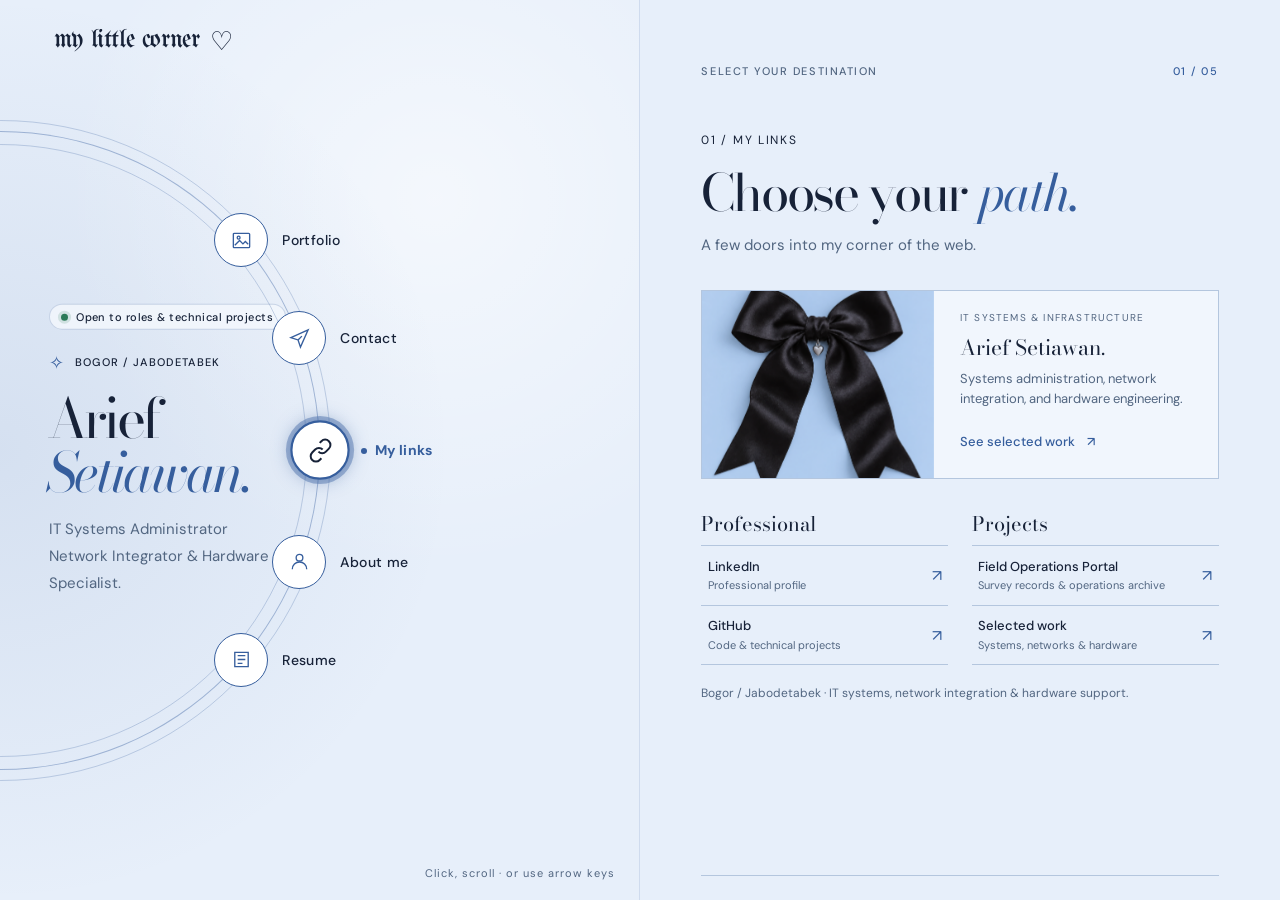
==== commit afa6a1f1: "Redesign Contact section to match ice-blue card grid and fix hero title spacing" ====
--- a/index.html
+++ b/index.html
@@ -123,8 +123,34 @@
 </article>
 </section>
 <section class="contact-section" id="contact" data-wheel-view="contact" aria-labelledby="contact-title">
-<div class="contact-heading"><p class="section-number">05 / CONTACT</p><h2 id="contact-title">Let's make<br><em>something happen.</em></h2><span class="contact-heart" aria-hidden="true">♡</span></div>
-<div class="contact-links"><h3>Get in touch</h3><p class="contact-note">Professional contacts for IT systems, network integration and hardware support.</p><dl class="contact-list"><div><dt>Email</dt><dd class="email-row"><a href="mailto:ariefs1412@gmail.com">ariefs1412@gmail.com</a><button type="button" class="copy-email-btn" id="copy-email-btn" data-email="ariefs1412@gmail.com" aria-label="Copy email address">Copy</button></dd></div><div><dt>LinkedIn</dt><dd><a href="https://linkedin.com/in/ariefsetiawan" target="_blank" rel="noopener noreferrer">linkedin.com/in/ariefsetiawan <span aria-hidden="true">↗</span></a></dd></div><div><dt>GitHub</dt><dd><a href="https://github.com/Theiamilis" target="_blank" rel="noopener noreferrer">github.com/Theiamilis <span aria-hidden="true">↗</span></a></dd></div><div><dt>Location</dt><dd>Bogor / Jabodetabek, Indonesia</dd></div></dl></div>
+<div class="section-heading"><div><p class="section-number">05 / CONTACT</p><h2 id="contact-title">Let's make <em>something happen.</em></h2></div><span class="section-ornament" aria-hidden="true">♡</span></div>
+<p class="contact-intro">Available for IT systems administration, network integration, and hardware support inquiries.</p>
+<div class="contact-grid">
+<article class="contact-card">
+<div class="contact-card-top"><span class="contact-card-icon" aria-hidden="true"><svg viewBox="0 0 24 24" fill="none" stroke="currentColor" stroke-width="1.5"><rect x="3" y="5" width="18" height="14" rx="2"/><path d="m3 7 9 6 9-6"/></svg></span><span class="category-index">01</span></div>
+<h3>Email</h3>
+<p class="contact-card-value"><a href="mailto:ariefs1412@gmail.com">ariefs1412@gmail.com</a></p>
+<div class="contact-card-actions"><a class="contact-card-link" href="mailto:ariefs1412@gmail.com">Send email <span aria-hidden="true">↗</span></a><button type="button" class="copy-email-btn" id="copy-email-btn" data-email="ariefs1412@gmail.com" aria-label="Copy email address">Copy email</button></div>
+</article>
+<article class="contact-card">
+<div class="contact-card-top"><span class="contact-card-icon" aria-hidden="true"><svg viewBox="0 0 24 24" fill="none" stroke="currentColor" stroke-width="1.5"><path d="M16 8a6 6 0 0 1 6 6v7h-4v-7a2 2 0 0 0-2-2 2 2 0 0 0-2 2v7h-4v-7a6 6 0 0 1 6-6z"/><rect x="2" y="9" width="4" height="12"/><circle cx="4" cy="4" r="2"/></svg></span><span class="category-index">02</span></div>
+<h3>LinkedIn</h3>
+<p class="contact-card-value">linkedin.com/in/ariefsetiawan</p>
+<div class="contact-card-actions"><a class="contact-card-link" href="https://linkedin.com/in/ariefsetiawan" target="_blank" rel="noopener noreferrer">Connect on LinkedIn <span aria-hidden="true">↗</span></a></div>
+</article>
+<article class="contact-card">
+<div class="contact-card-top"><span class="contact-card-icon" aria-hidden="true"><svg viewBox="0 0 24 24" fill="none" stroke="currentColor" stroke-width="1.5"><path d="M15 22v-4a4.8 4.8 0 0 0-1-3.5c3 0 6-2 6-5.5.08-1.25-.27-2.48-1-3.5.28-1.15.28-2.35 0-3.5 0 0-1 0-3 1.5-2.64-.5-5.36-.5-8 0C6 2 5 2 5 2c-.3 1.15-.3 2.35 0 3.5A5.4 5.4 0 0 0 4 9c0 3.5 3 5.5 6 5.5-.39.49-.68 1.05-.85 1.65-.17.6-.22 1.23-.15 1.85v4"/><path d="M9 18c-4.51 2-5-2-7-2"/></svg></span><span class="category-index">03</span></div>
+<h3>GitHub</h3>
+<p class="contact-card-value">github.com/Theiamilis</p>
+<div class="contact-card-actions"><a class="contact-card-link" href="https://github.com/Theiamilis" target="_blank" rel="noopener noreferrer">View repositories <span aria-hidden="true">↗</span></a></div>
+</article>
+<article class="contact-card">
+<div class="contact-card-top"><span class="contact-card-icon" aria-hidden="true"><svg viewBox="0 0 24 24" fill="none" stroke="currentColor" stroke-width="1.5"><path d="M20 10c0 6-8 12-8 12s-8-6-8-12a8 8 0 0 1 16 0Z"/><circle cx="12" cy="10" r="3"/></svg></span><span class="category-index">04</span></div>
+<h3>Location &amp; Coverage</h3>
+<p class="contact-card-value">Bogor / Jabodetabek, Indonesia</p>
+<p class="contact-card-meta">Available for on-site installation, hybrid operations &amp; remote support.</p>
+</article>
+</div>
 </section>
 <footer class="site-footer"><p>my little corner <span aria-hidden="true">♡</span></p><a href="#top" id="back-to-top">back to top <span aria-hidden="true">↑</span></a></footer>
 </div>
--- a/assets/css/style.css
+++ b/assets/css/style.css
@@ -46,7 +46,7 @@
 }
 
 .hero { position: absolute; inset: 0; display: block; width: 100%; height: 100%; margin: 0; padding: 0; }
-.hero-copy { position: absolute; z-index: 2; left: clamp(1.5rem, 4.5vw, 5.5rem); bottom: clamp(15rem, 28vh, 17.5rem); width: min(44%, 26rem); }
+.hero-copy { position: absolute; z-index: 2; left: clamp(1.5rem, 3.8vw, 4.2rem); top: 50%; transform: translateY(-50%); width: min(38%, 22rem); }
 
 .status-badge {
   display: inline-flex;
@@ -75,9 +75,9 @@
   50% { box-shadow: 0 0 0 5px #2b7a580d; opacity: .78; }
 }
 
-.eyebrow { display: flex; align-items: center; gap: .6rem; margin: 0 0 1rem; font-size: .6875rem; font-weight: 500; letter-spacing: .12em; line-height: 1.6; }
+.eyebrow { display: flex; align-items: center; gap: .6rem; margin: 0 0 .9rem; font-size: .6875rem; font-weight: 500; letter-spacing: .12em; line-height: 1.6; }
 .eyebrow span { font-size: 1.125rem; color: var(--accent); }
-h1 { margin: 0 0 1rem -.035em; font: 400 clamp(2.8rem, 5.4vw, 5.7rem)/.98 var(--serif); letter-spacing: -.06em; }
+h1 { margin: 0 0 1rem -.035em; font: 400 clamp(2.5rem, 4.3vw, 4.5rem)/.98 var(--serif); letter-spacing: -.06em; }
 h1 em, h2 em { color: var(--accent); font-weight: 400; }
 h2 { margin: 0; font: 400 clamp(2rem, 3.4vw, 3rem)/1.2 var(--serif); letter-spacing: -.045em; }
 h3 { font-size: 1rem; font-weight: 500; line-height: 1.5; }
@@ -218,33 +218,35 @@
 .project-link:hover { color: var(--ink); gap: .8rem; }
 
 /* 05 / Contact */
-.contact-section { display: grid; grid-template-columns: 1.15fr 1fr; gap: 3rem; padding: 2.5rem; margin: .5rem 0 1rem; background: var(--ink); color: var(--paper); }
-.contact-heading h2 { font-size: clamp(2.1rem, 3.8vw, 3.25rem); }
-.contact-heading h2 em { color: #a9c9f5; }
-.contact-heading .section-number { color: #c0cfe5; }
-.contact-heart { display: block; font: 2.5rem/1 var(--serif); color: #a9c9f5; margin-top: 1.5rem; }
-.contact-links h3 { margin: 0 0 .7rem; }
-.contact-note { font-size: 1rem; color: #c0cfe5; line-height: 1.7; margin: 0 0 1.5rem; }
-.contact-list { margin: 0; }
-.contact-list div { padding: 1rem 0; border-top: 1px solid #465d7d; }
-.contact-list dt { font-size: .875rem; margin-bottom: .4rem; }
-.contact-list dd { margin: 0; font-size: .875rem; line-height: 1.6; color: #c0cfe5; }
-.contact-list a { color: #fff; text-decoration: underline; text-decoration-color: #829ac0; text-underline-offset: 3px; transition: color .18s; }
-.contact-list a:hover { color: #a9c9f5; }
-.email-row { display: flex; align-items: center; justify-content: space-between; gap: .75rem; flex-wrap: wrap; }
+.contact-section { border-top: 1px solid var(--line); padding: .5rem 0 1.5rem; }
+.contact-intro { margin: -.8rem 0 2rem; color: var(--muted); font-size: .9375rem; line-height: 1.7; }
+.contact-grid { display: grid; grid-template-columns: 1fr 1fr; gap: 1.2rem; }
+.contact-card { position: relative; display: flex; flex-direction: column; padding: 1.55rem 1.6rem; border: 1px solid var(--line); background: #f1f6fd; transition: border-color .22s, box-shadow .22s, transform .22s; }
+.contact-card:hover { border-color: var(--accent); box-shadow: 0 8px 26px #365e9d14; transform: translateY(-2px); }
+.contact-card-top { display: flex; justify-content: space-between; align-items: center; margin-bottom: 1rem; }
+.contact-card-top .category-index { position: static; }
+.contact-card-icon { display: inline-grid; place-items: center; width: 38px; height: 38px; border: 1px solid var(--line); border-radius: 50%; background: var(--paper); color: var(--accent); }
+.contact-card-icon svg { width: 18px; height: 18px; }
+.contact-card h3 { margin: 0 0 .35rem; font: 400 1.35rem/1.2 var(--serif); letter-spacing: -.02em; }
+.contact-card-value { margin: 0 0 1.15rem; color: var(--muted); font-size: .875rem; line-height: 1.5; word-break: break-word; }
+.contact-card-value a:hover { color: var(--accent); }
+.contact-card-meta { margin: auto 0 0; padding-top: .75rem; border-top: 1px solid var(--line); color: var(--muted); font-size: .78rem; line-height: 1.55; }
+.contact-card-actions { margin-top: auto; padding-top: .75rem; border-top: 1px solid var(--line); display: flex; align-items: center; justify-content: space-between; gap: .75rem; flex-wrap: wrap; }
+.contact-card-link { display: inline-flex; align-items: center; gap: .45rem; color: var(--accent); font-size: .8125rem; font-weight: 500; transition: gap .2s, color .2s; }
+.contact-card-link:hover { color: var(--ink); gap: .65rem; }
 .copy-email-btn {
-  padding: .24rem .62rem;
-  border: 1px solid #6382ad;
+  padding: .3rem .7rem;
+  border: 1px solid var(--line);
   border-radius: 2px;
-  background: #233352;
-  color: #e7effa;
-  font: 500 .72rem/1.3 var(--sans);
-  letter-spacing: .04em;
+  background: var(--paper);
+  color: var(--ink);
+  font: 500 .75rem/1.3 var(--sans);
+  letter-spacing: .03em;
   cursor: pointer;
   transition: background .18s, border-color .18s, color .18s;
 }
-.copy-email-btn:hover { background: var(--accent); border-color: #a9c9f5; color: #fff; }
-.copy-email-btn.is-copied { background: #266048; border-color: #6bc49c; color: #fff; }
+.copy-email-btn:hover { background: var(--ink); border-color: var(--ink); color: var(--paper); }
+.copy-email-btn.is-copied { background: #266048; border-color: #266048; color: #fff; }
 
 .site-footer { display: flex; justify-content: space-between; align-items: center; gap: 1.5rem; min-height: 64px; margin-top: 1.2rem; border-top: 1px solid var(--line); }
 .site-footer p { font-size: .875rem; color: var(--muted); }
@@ -261,8 +263,8 @@
 @media (max-width: 1100px) and (min-width: 801px) {
   .site-header { width: 50%; }
   .wheel-side { min-height: 620px; }
-  .hero-copy { width: 46%; left: 3rem; }
-  .hero h1 { font-size: clamp(2.6rem, 5vw, 4.1rem); }
+  .hero-copy { width: 40%; left: 2.5rem; }
+  .hero h1 { font-size: clamp(2.3rem, 4vw, 3.6rem); }
   .content-pane { padding-right: 2.2rem; padding-left: 2.2rem; }
   .featured-link-card { grid-template-columns: minmax(130px, .8fr) 1.2fr; }
 }
@@ -272,8 +274,8 @@
   .site-header { position: absolute; width: 100%; min-height: 72px; padding: 0 6%; }
   .split-layout { display: block; height: auto; min-height: 0; }
   .wheel-side { position: relative; height: 100svh; min-height: 620px; overflow: hidden; border-right: 0; border-bottom: 1px solid var(--line); }
-  .hero-copy { left: 6%; bottom: 9.5rem; width: 44%; }
-  .hero h1 { font-size: clamp(2.5rem, 7vw, 4.2rem); }
+  .hero-copy { left: 6%; top: 50%; transform: translateY(-50%); width: 42%; }
+  .hero h1 { font-size: clamp(2.4rem, 6.5vw, 3.8rem); }
   .destination-wheel { width: 100%; height: 100%; --wheel-radius-x: min(50vw, 47svh); --wheel-radius-y: min(50vw, 47svh); }
   .wheel-label { left: 60px; font-size: .8125rem; }
   .wheel-icon, .wheel-stop { width: 48px; height: 48px; }
@@ -283,16 +285,15 @@
   .featured-link-card { grid-template-columns: minmax(125px, .8fr) 1.2fr; }
   .project-card { grid-template-columns: minmax(140px, .7fr) minmax(0, 1.3fr); }
   .history-grid { grid-template-columns: 1fr; gap: 1.5rem; }
-  .contact-section { grid-template-columns: 1fr; gap: 2rem; padding: 1.8rem; }
   .site-footer { margin-top: 1.3rem; }
   body.wheel-enabled { height: auto; overflow: auto; }
 }
 
 @media (max-width: 560px) {
   .wheel-side { min-height: 640px; height: 100svh; }
-  .hero-copy { bottom: 7.5rem; width: 46%; }
+  .hero-copy { left: 5%; top: 50%; transform: translateY(-50%); width: 44%; }
   .status-badge { font-size: .5625rem; padding: .25rem .55rem; margin-bottom: .8rem; }
-  .hero h1 { font-size: clamp(2.2rem, 9vw, 3.4rem); }
+  .hero h1 { font-size: clamp(2.1rem, 8.5vw, 3.2rem); }
   .hero-description { font-size: .8125rem; }
   .hero .eyebrow { max-width: 16rem; font-size: .5625rem; letter-spacing: .08em; }
   .wheel-label { left: 54px; font-size: .75rem; }
@@ -305,12 +306,11 @@
   .featured-link-art { height: 155px; min-height: 0; max-height: 190px; }
   .featured-link-art img { height: 100%; min-height: 0; max-height: none; }
   .featured-link-copy { padding: 1rem; }
-  .link-collection-grid, .skill-grid, .milestone-grid, .project-card, .profile-overview { grid-template-columns: 1fr; gap: 1.2rem; }
+  .link-collection-grid, .skill-grid, .milestone-grid, .project-card, .profile-overview, .contact-grid { grid-template-columns: 1fr; gap: 1.2rem; }
   .milestone-card { min-height: 0; }
   .project-cover { min-height: 160px; height: 160px; }
   .project-cover svg { width: 54px; height: 54px; }
   .project-intro { padding: 1rem; }
-  .contact-heart { display: none; }
 }
 
 @media (max-width: 350px) {
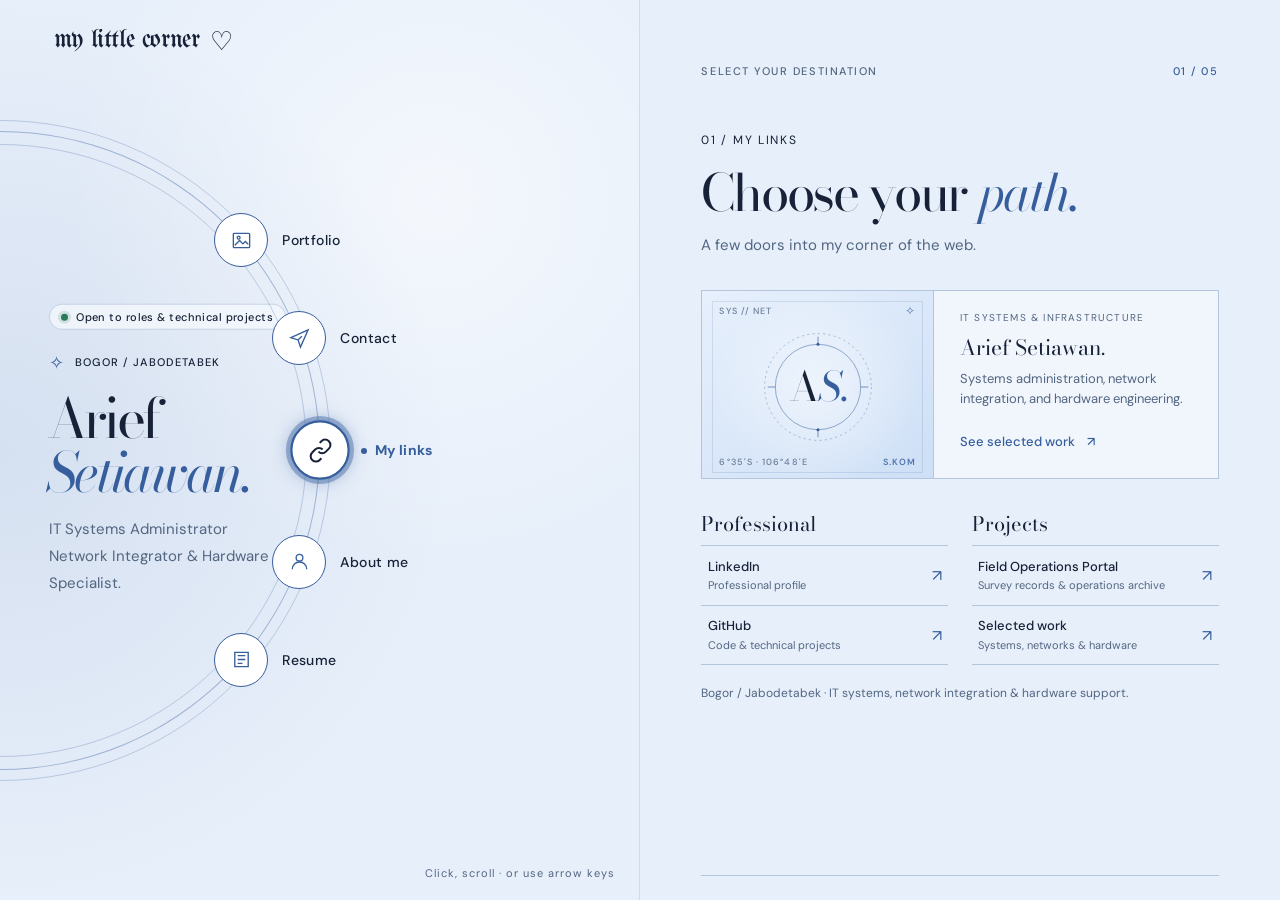
==== commit 382f2176: "Replace bow image with Minimalist AS Monogram Emblem and matching Open Graph card" ====
--- a/index.html
+++ b/index.html
@@ -8,7 +8,7 @@
 <meta property="og:type" content="website">
 <meta property="og:title" content="Arief Setiawan — IT Systems &amp; Technical Portfolio">
 <meta property="og:description" content="Systems administration, network integration, hardware engineering, and technical projects by Arief Setiawan, S.Kom.">
-<meta property="og:image" content="assets/images/ribbon-blue.png">
+<meta property="og:image" content="assets/images/monogram-og.png">
 <meta name="twitter:card" content="summary_large_image">
 <meta name="twitter:title" content="Arief Setiawan — IT Systems &amp; Technical Portfolio">
 <meta name="twitter:description" content="Systems administration, network integration, hardware engineering, and technical projects by Arief Setiawan, S.Kom.">
@@ -57,7 +57,24 @@
 <h2 id="links-title">Choose your <em>path.</em></h2>
 <p class="links-intro">A few doors into my corner of the web.</p>
 <article class="featured-link-card">
-<div class="featured-link-art"><img src="assets/images/ribbon-blue.png" width="561" height="701" alt="Black satin bow artwork in the ice-blue palette" fetchpriority="high"></div>
+<div class="featured-link-art" aria-hidden="true">
+<div class="monogram-emblem">
+<span class="monogram-meta monogram-meta--tl">SYS // NET</span>
+<span class="monogram-meta monogram-meta--tr">✧</span>
+<div class="monogram-seal">
+<svg class="monogram-rings" viewBox="0 0 160 160" fill="none">
+<circle cx="80" cy="80" r="70" stroke="currentColor" stroke-width="1" stroke-dasharray="3 4" opacity=".45"/>
+<circle cx="80" cy="80" r="56" stroke="currentColor" stroke-width="1" opacity=".65"/>
+<path d="M80 14v10M80 136v10M14 80h10M136 80h10" stroke="currentColor" stroke-width="1.2" opacity=".7"/>
+<circle cx="80" cy="24" r="2" fill="currentColor"/>
+<circle cx="80" cy="136" r="2" fill="currentColor"/>
+</svg>
+<div class="monogram-letters"><span>A</span><em>S.</em></div>
+</div>
+<span class="monogram-meta monogram-meta--bl">6°35'S · 106°48'E</span>
+<span class="monogram-meta monogram-meta--br">S.KOM</span>
+</div>
+</div>
 <div class="featured-link-copy"><p class="featured-link-label">IT SYSTEMS &amp; INFRASTRUCTURE</p><h3>Arief Setiawan.</h3><p>Systems administration, network integration, and hardware engineering.</p><a class="featured-link-action" href="#portofolio">See selected work <span aria-hidden="true">↗</span></a></div>
 </article>
 <div class="link-collection-grid">
--- a/assets/css/style.css
+++ b/assets/css/style.css
@@ -126,9 +126,19 @@
 .links-intro { margin: 0 0 2rem; color: var(--muted); font-size: .9375rem; line-height: 1.7; }
 .featured-link-card { display: grid; grid-template-columns: minmax(150px, .9fr) 1.1fr; height: clamp(180px, 21vh, 220px); margin: 0 0 2rem; overflow: hidden; border: 1px solid var(--line); background: #f1f6fd; transition: border-color .22s, box-shadow .22s; }
 .featured-link-card:hover { border-color: var(--accent); box-shadow: 0 8px 28px #365e9d14; }
-.featured-link-art { min-height: 0; overflow: hidden; background: #d7e5f6; }
-.featured-link-art img { display: block; width: 100%; height: 100%; min-height: 0; object-fit: cover; object-position: center; mix-blend-mode: multiply; transition: transform .4s ease; }
-.featured-link-card:hover .featured-link-art img { transform: scale(1.03); }
+.featured-link-art { position: relative; min-height: 0; overflow: hidden; border-right: 1px solid var(--line); background: linear-gradient(145deg, #e7f0fc 0%, #cddff6 100%); }
+.monogram-emblem { position: relative; display: grid; place-items: center; width: 100%; height: 100%; min-height: 165px; padding: 1rem; background: radial-gradient(circle at 50% 50%, #ffffff85 0%, transparent 68%); }
+.monogram-emblem::before { content: ""; position: absolute; inset: 10px; border: 1px solid #365e9d26; pointer-events: none; }
+.monogram-meta { position: absolute; color: var(--muted); font: 500 .5625rem/1 var(--sans); letter-spacing: .12em; opacity: .82; }
+.monogram-meta--tl { top: 16px; left: 17px; }
+.monogram-meta--tr { top: 14px; right: 17px; color: var(--accent); font-size: .75rem; }
+.monogram-meta--bl { bottom: 16px; left: 17px; }
+.monogram-meta--br { bottom: 16px; right: 17px; color: var(--accent); font-weight: 600; }
+.monogram-seal { position: relative; display: grid; place-items: center; width: 122px; height: 122px; }
+.monogram-rings { position: absolute; inset: 0; width: 100%; height: 100%; color: var(--accent); transition: transform .55s cubic-bezier(.2, .7, .2, 1); }
+.featured-link-card:hover .monogram-rings { transform: rotate(22deg) scale(1.04); }
+.monogram-letters { position: relative; z-index: 1; display: inline-flex; align-items: baseline; gap: .06em; font: 400 2.55rem/1 var(--serif); letter-spacing: -.04em; color: var(--ink); user-select: none; }
+.monogram-letters em { color: var(--accent); font-style: italic; font-weight: 400; }
 .featured-link-copy { align-self: center; padding: 1.25rem clamp(1rem, 2vw, 1.6rem); }
 .featured-link-label { margin: 0 0 .7rem; color: var(--muted); font-size: .625rem; letter-spacing: .12em; }
 .featured-link-copy h3 { margin: 0 0 .5rem; color: var(--ink); font: 400 clamp(1.2rem, 1.65vw, 1.55rem)/1.2 var(--serif); }
@@ -303,8 +313,7 @@
   .content-topline { font-size: .6rem; }
   .links-view > h2 { font-size: 2.5rem; }
   .featured-link-card { height: auto; grid-template-columns: 1fr; }
-  .featured-link-art { height: 155px; min-height: 0; max-height: 190px; }
-  .featured-link-art img { height: 100%; min-height: 0; max-height: none; }
+  .featured-link-art { height: 165px; min-height: 0; max-height: 190px; border-right: 0; border-bottom: 1px solid var(--line); }
   .featured-link-copy { padding: 1rem; }
   .link-collection-grid, .skill-grid, .milestone-grid, .project-card, .profile-overview, .contact-grid { grid-template-columns: 1fr; gap: 1.2rem; }
   .milestone-card { min-height: 0; }
